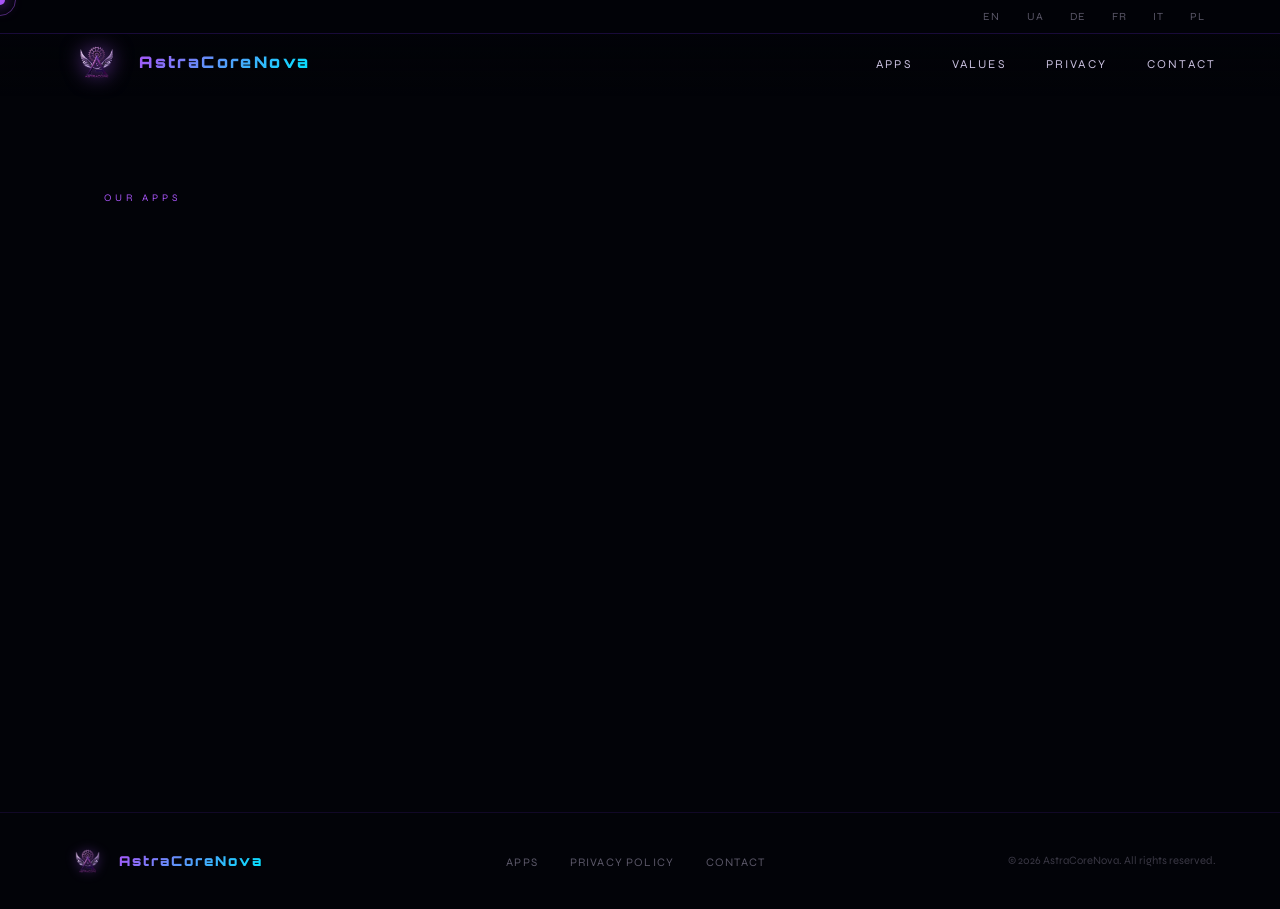
==== apps.html @ 22fb3557 "Create apps.html" ====
<!DOCTYPE html>
<html lang="en">
<head>
<meta charset="UTF-8">
<meta name="viewport" content="width=device-width, initial-scale=1.0">
<title>Apps — AstraCoreNova</title>
<link href="https://fonts.googleapis.com/css2?family=Orbitron:wght@400;700;900&family=Syne:wght@300;400;600&display=swap" rel="stylesheet">
<link rel="stylesheet" href="style.css">
</head>
<body>
<div id="cur"></div><div id="cur2"></div>
<canvas id="cv"></canvas>

<div class="lbar">
  <button class="lb" onclick="setLang('en')">EN</button>
  <button class="lb" onclick="setLang('uk')">UA</button>
  <button class="lb" onclick="setLang('de')">DE</button>
  <button class="lb" onclick="setLang('fr')">FR</button>
  <button class="lb" onclick="setLang('it')">IT</button>
  <button class="lb" onclick="setLang('pl')">PL</button>
</div>

<nav>
  <a href="index.html" class="nlogo">
    <img src="logo.png" alt="AstraCoreNova">
    <span class="nlogo-t">AstraCoreNova</span>
  </a>
  <ul class="nlinks">
    <li><a href="apps.html" data-i="nav_apps">Apps</a></li>
    <li><a href="index.html#values" data-i="nav_val">Values</a></li>
    <li><a href="index.html#privacy" data-i="nav_priv">Privacy</a></li>
    <li><a href="index.html#contact" data-i="nav_con">Contact</a></li>
  </ul>
</nav>

<div id="main" style="padding-top: 80px; min-height: 80vh;">
<section id="apps">
  <span class="stag" data-i="a_tag">Our Apps</span>
  <h2 class="stitle rev" data-i="a_title">AstraBudget</h2>
  <div class="app-wrap" style="grid-template-columns: 1fr;">
    <div class="app-vis rev" style="padding: 4rem;">
      <span class="app-icon">💸</span>
      <div class="app-name">AstraBudget</div>
      <div class="app-tagline-s" data-i="a_tag2" style="margin-bottom: 2rem;">Smart finance. Private by default.</div>
      <a href="astrabudget.html" class="btn btn-p" data-i="btn_learn_more">Learn More</a>
    </div>
  </div>
</section>

<footer>
  <div class="flogo"><img src="logo.png" alt="AstraCoreNova"><span class="flogo-t">AstraCoreNova</span></div>
  <ul class="flinks">
    <li><a href="apps.html" data-i="nav_apps">Apps</a></li>
    <li><a href="#" onclick="showPP();return false;" data-i="f_pp">Privacy Policy</a></li>
    <li><a href="index.html#contact" data-i="nav_con">Contact</a></li>
  </ul>
  <span class="fcopy" data-i="f_copy">© 2026 AstraCoreNova. All rights reserved.</span>
</footer>
</div>

<div class="pp" id="ppPage">
  <div class="pph">
    <a href="#" class="ppback" onclick="showSite();return false;" data-i="pp_back">← Back</a>
    <div class="pptitle">AstraBudget — Privacy Policy</div>
    <div class="ppdate" data-i="pp_date">Last updated: March 1, 2026</div>
  </div>
  <div class="ppbody" id="ppBody"></div>
  <footer style="border-top:1px solid rgba(123,47,255,.13);padding:2rem 4rem;display:flex;justify-content:space-between;align-items:center;flex-wrap:wrap;gap:1rem">
    <div class="flogo"><img src="logo.png" alt="AstraCoreNova"><span class="flogo-t">AstraCoreNova</span></div>
    <span class="fcopy">© 2026 AstraCoreNova</span>
  </footer>
</div>

<script src="script.js"></script>
</body>
</html>
---- style.css ----
:root{--void:#020308;--deep:#07060f;--purple:#7b2fff;--glow:#a855f7;--dim:#4c1d95;--silver:#c8bfde;--white:#f0eeff;--cyan:#00e5ff;--pink:#ff6ef7;}
*{margin:0;padding:0;box-sizing:border-box;}
html{scroll-behavior:smooth;}
body{background:var(--void);color:var(--white);font-family:'Syne',sans-serif;overflow-x:hidden;cursor:none;}
#cur{position:fixed;width:10px;height:10px;background:var(--glow);border-radius:50%;pointer-events:none;z-index:9999;transform:translate(-50%,-50%);box-shadow:0 0 16px var(--glow);}
#cur2{position:fixed;width:32px;height:32px;border:1px solid rgba(168,85,247,.45);border-radius:50%;pointer-events:none;z-index:9998;transform:translate(-50%,-50%);}
#cv{position:fixed;top:0;left:0;width:100%;height:100%;z-index:0;pointer-events:none;}
.lbar{position:fixed;top:0;left:0;right:0;z-index:200;background:rgba(2,3,8,.97);border-bottom:1px solid rgba(123,47,255,.2);padding:.35rem 4rem;display:flex;justify-content:flex-end;gap:.3rem;}
.lb{background:none;border:1px solid transparent;color:rgba(200,191,222,.45);font-family:'Syne',sans-serif;font-size:.68rem;letter-spacing:.1em;padding:.2rem .6rem;cursor:none;transition:all .2s;border-radius:2px;text-transform:uppercase;}
.lb:hover{color:var(--silver);border-color:rgba(123,47,255,.3);}
.lb.on{color:var(--glow);border-color:rgba(123,47,255,.6);background:rgba(123,47,255,.1);}
nav{position:fixed;top:28px;left:0;right:0;z-index:100;padding:1rem 4rem;display:flex;align-items:center;justify-content:space-between;background:linear-gradient(to bottom,rgba(2,3,8,.92),transparent);}
.nlogo{display:flex;align-items:center;gap:.65rem;text-decoration:none;}
.nlogo img{height:36px;width:auto;filter:drop-shadow(0 0 10px rgba(168,85,247,.7));transition:filter .3s;}
.nlogo:hover img{filter:drop-shadow(0 0 18px rgba(168,85,247,1));}
.nlogo-t{font-family:'Orbitron',monospace;font-weight:900;font-size:1rem;letter-spacing:.15em;background:linear-gradient(135deg,var(--glow),var(--cyan));-webkit-background-clip:text;-webkit-text-fill-color:transparent;}
.nlinks{display:flex;gap:2.5rem;list-style:none;}
.nlinks a{color:var(--silver);text-decoration:none;font-size:.75rem;letter-spacing:.18em;text-transform:uppercase;transition:color .3s;position:relative;}
.nlinks a::after{content:'';position:absolute;bottom:-4px;left:0;width:0;height:1px;background:var(--glow);transition:width .3s;}
.nlinks a:hover{color:var(--white);}
.nlinks a:hover::after{width:100%;}
.hero{position:relative;min-height:100vh;display:flex;flex-direction:column;align-items:center;justify-content:center;text-align:center;padding:2rem;z-index:1;}
.hero-orb{position:absolute;width:600px;height:600px;border-radius:50%;background:radial-gradient(circle,rgba(123,47,255,.1) 0%,transparent 70%);top:50%;left:50%;transform:translate(-50%,-50%);animation:porb 8s ease-in-out infinite;pointer-events:none;}
@keyframes porb{0%,100%{transform:translate(-50%,-50%) scale(1);opacity:.5;}50%{transform:translate(-50%,-50%) scale(1.18);opacity:.9;}}
.hero-logo{height:145px;width:auto;margin-bottom:2rem;filter:drop-shadow(0 0 40px rgba(168,85,247,.55));animation:fin 1s .1s both;}
.hero-badge{display:inline-block;font-size:.65rem;letter-spacing:.35em;text-transform:uppercase;color:var(--cyan);border:1px solid rgba(0,229,255,.3);padding:.38rem 1.1rem;border-radius:2rem;margin-bottom:2.5rem;animation:fin 1s .3s both;}
.hero-h{font-family:'Orbitron',monospace;font-weight:900;font-size:clamp(2.2rem,6vw,5rem);line-height:1.05;margin-bottom:1.5rem;animation:fup 1s .5s both;}
.hero-h .l1{display:block;background:linear-gradient(135deg,#fff 30%,var(--glow));-webkit-background-clip:text;-webkit-text-fill-color:transparent;}
.hero-h .l2{display:block;background:linear-gradient(135deg,var(--glow),var(--pink));-webkit-background-clip:text;-webkit-text-fill-color:transparent;}
.hero-sub{max-width:540px;color:var(--silver);font-size:.98rem;line-height:1.9;font-weight:300;margin-bottom:3rem;animation:fup 1s .7s both;}
.hero-cta{display:flex;gap:1rem;animation:fup 1s .9s both;flex-wrap:wrap;justify-content:center;}
@keyframes fin{from{opacity:0;}to{opacity:1;}}
@keyframes fup{from{opacity:0;transform:translateY(22px);}to{opacity:1;transform:none;}}
.btn{display:inline-flex;align-items:center;gap:.55rem;padding:.85rem 2rem;font-family:'Orbitron',monospace;font-size:.7rem;letter-spacing:.15em;text-transform:uppercase;border-radius:4px;text-decoration:none;cursor:none;transition:all .3s;}
.btn-p{background:linear-gradient(135deg,var(--purple),var(--glow));color:#fff;border:none;box-shadow:0 0 28px rgba(123,47,255,.4);}
.btn-p:hover{transform:translateY(-2px);box-shadow:0 0 48px rgba(123,47,255,.7);}
.btn-g{border:1px solid rgba(168,85,247,.4);color:var(--silver);background:rgba(123,47,255,.05);}
.btn-g:hover{border-color:var(--glow);color:var(--white);background:rgba(123,47,255,.15);}
.div{width:100%;height:1px;background:linear-gradient(to right,transparent,rgba(123,47,255,.4),transparent);position:relative;z-index:1;}
section{position:relative;z-index:1;padding:7rem 4rem;max-width:1200px;margin:0 auto;}
.stag{font-size:.63rem;letter-spacing:.4em;text-transform:uppercase;color:var(--glow);margin-bottom:1rem;display:block;}
.stitle{font-family:'Orbitron',monospace;font-size:clamp(1.6rem,2.8vw,2.5rem);font-weight:700;margin-bottom:1.5rem;}
.vgrid{display:grid;grid-template-columns:repeat(auto-fit,minmax(260px,1fr));gap:1.5px;margin-top:4rem;background:rgba(123,47,255,.12);border:1px solid rgba(123,47,255,.18);}
.vcard{background:var(--deep);padding:2.5rem;position:relative;overflow:hidden;transition:background .3s;}
.vcard::before{content:'';position:absolute;top:0;left:0;width:3px;height:0;background:var(--glow);transition:height .4s;}
.vcard:hover{background:rgba(123,47,255,.07);}
.vcard:hover::before{height:100%;}
.vicon{font-size:1.7rem;margin-bottom:1.4rem;display:block;}
.vtitle{font-family:'Orbitron',monospace;font-size:.78rem;letter-spacing:.1em;text-transform:uppercase;color:var(--white);margin-bottom:.7rem;}
.vtext{color:var(--silver);font-size:.87rem;line-height:1.75;font-weight:300;}
.app-wrap{display:grid;grid-template-columns:1fr 1fr;gap:4rem;align-items:center;margin-top:4rem;}
.app-vis{background:linear-gradient(135deg,rgba(123,47,255,.12),rgba(0,229,255,.04));border:1px solid rgba(123,47,255,.22);border-radius:12px;padding:3rem;text-align:center;position:relative;overflow:hidden;}
.app-vis::before{content:'';position:absolute;inset:0;background:radial-gradient(circle at 50% 0%,rgba(168,85,247,.09),transparent 60%);}
.app-icon{font-size:4.5rem;display:block;margin-bottom:1.5rem;filter:drop-shadow(0 0 20px rgba(168,85,247,.5));}
.app-name{font-family:'Orbitron',monospace;font-size:1.7rem;font-weight:900;background:linear-gradient(135deg,var(--white),var(--glow));-webkit-background-clip:text;-webkit-text-fill-color:transparent;margin-bottom:.4rem;}
.app-tagline-s{color:var(--silver);font-size:.8rem;letter-spacing:.15em;text-transform:uppercase;}
.abadge{display:inline-block;font-size:.58rem;letter-spacing:.28em;text-transform:uppercase;padding:.22rem .75rem;border-radius:2rem;margin-bottom:1.4rem;background:rgba(0,229,255,.08);color:var(--cyan);border:1px solid rgba(0,229,255,.25);}
.app-dtitle{font-family:'Orbitron',monospace;font-size:.85rem;color:var(--white);margin-bottom:.7rem;text-transform:uppercase;letter-spacing:.08em;}
.app-desc{color:var(--silver);font-size:.88rem;line-height:1.8;font-weight:300;margin-bottom:1.4rem;}
.app-feats{list-style:none;margin-bottom:2.4rem;}
.app-feats li{color:var(--silver);font-size:.83rem;padding:.35rem 0 .35rem 1.3rem;position:relative;font-weight:300;}
.app-feats li::before{content:'◆';position:absolute;left:0;color:var(--glow);font-size:.45rem;top:.55rem;}
.pplink{display:inline-flex;align-items:center;gap:.45rem;color:var(--cyan);text-decoration:none;font-size:.72rem;letter-spacing:.15em;text-transform:uppercase;margin-top:.8rem;transition:opacity .2s;}
.pplink:hover{opacity:.65;}
.cgrid{display:grid;grid-template-columns:repeat(auto-fill,minmax(155px,1fr));gap:.9rem;margin-top:2.5rem;}
.ci{background:var(--deep);border:1px solid rgba(123,47,255,.14);padding:.9rem 1.1rem;display:flex;align-items:center;gap:.7rem;border-radius:2px;transition:border-color .3s;}
.ci:hover{border-color:rgba(123,47,255,.38);}
.cflag{font-size:1.3rem;}
.cname{font-size:.75rem;color:var(--silver);font-weight:300;}
.pcenter{text-align:center;}
.pmani{max-width:640px;margin:0 auto 4rem;}
.pmani p{color:var(--silver);font-size:.95rem;line-height:2;font-weight:300;margin-bottom:1rem;}
.ppillars{display:flex;justify-content:center;gap:5rem;flex-wrap:wrap;}
.pnum{font-family:'Orbitron',monospace;font-size:2.6rem;font-weight:900;background:linear-gradient(135deg,var(--glow),var(--cyan));-webkit-background-clip:text;-webkit-text-fill-color:transparent;display:block;line-height:1;}
.plabel{color:var(--silver);font-size:.7rem;letter-spacing:.25em;text-transform:uppercase;margin-top:.4rem;display:block;}
.cwrap{display:grid;grid-template-columns:1fr 1fr;gap:5rem;align-items:start;}
.cinfo p{color:var(--silver);line-height:1.8;font-weight:300;margin-bottom:1.8rem;}
.cemail{display:inline-flex;align-items:center;gap:.7rem;color:var(--glow);text-decoration:none;font-family:'Orbitron',monospace;font-size:.78rem;letter-spacing:.1em;padding:.9rem 1.4rem;border:1px solid rgba(123,47,255,.28);border-radius:2px;transition:all .3s;}
.cemail:hover{background:rgba(123,47,255,.09);border-color:var(--glow);}
.cform{display:flex;flex-direction:column;gap:.9rem;}
.inp{background:rgba(123,47,255,.05);border:1px solid rgba(123,47,255,.18);color:var(--white);padding:.85rem 1.1rem;font-family:'Syne',sans-serif;font-size:.88rem;outline:none;transition:border-color .3s;border-radius:2px;}
.inp:focus{border-color:var(--glow);}
.inp::placeholder{color:rgba(200,191,222,.38);}
textarea.inp{resize:none;height:115px;}
footer{position:relative;z-index:1;border-top:1px solid rgba(123,47,255,.13);padding:2.2rem 4rem;display:flex;justify-content:space-between;align-items:center;flex-wrap:wrap;gap:1.2rem;}
.flogo{display:flex;align-items:center;gap:.5rem;}
.flogo img{height:26px;width:auto;filter:drop-shadow(0 0 6px rgba(168,85,247,.45));}
.flogo-t{font-family:'Orbitron',monospace;font-weight:900;font-size:.85rem;letter-spacing:.15em;background:linear-gradient(135deg,var(--glow),var(--cyan));-webkit-background-clip:text;-webkit-text-fill-color:transparent;}
.flinks{display:flex;gap:2rem;list-style:none;flex-wrap:wrap;}
.flinks a{color:rgba(200,191,222,.45);text-decoration:none;font-size:.72rem;letter-spacing:.1em;text-transform:uppercase;transition:color .3s;cursor:none;}
.flinks a:hover{color:var(--silver);}
.fcopy{color:rgba(200,191,222,.28);font-size:.7rem;}
.rev{opacity:0;transform:translateY(28px);transition:opacity .8s,transform .8s;}
.rev.on{opacity:1;transform:none;}
/* PP PAGE */
.pp{display:none;position:relative;z-index:10;background:var(--void);min-height:100vh;}
.pp.on{display:block;}
.pph{padding:8rem 4rem 3rem;max-width:880px;margin:0 auto;}
.ppback{display:inline-flex;align-items:center;gap:.45rem;color:var(--glow);text-decoration:none;font-size:.72rem;letter-spacing:.2em;text-transform:uppercase;margin-bottom:2.5rem;transition:gap .2s;cursor:none;}
.ppback:hover{gap:.7rem;}
.pptitle{font-family:'Orbitron',monospace;font-size:clamp(1.4rem,2.8vw,2.3rem);font-weight:900;background:linear-gradient(135deg,var(--white),var(--glow));-webkit-background-clip:text;-webkit-text-fill-color:transparent;margin-bottom:.7rem;}
.ppdate{color:rgba(200,191,222,.45);font-size:.75rem;letter-spacing:.15em;}
.ppbody{max-width:880px;margin:0 auto;padding:0 4rem 6rem;}
.ppbody h2{font-family:'Orbitron',monospace;font-size:.95rem;color:var(--glow);letter-spacing:.1em;text-transform:uppercase;margin:2.8rem 0 .9rem;padding-bottom:.5rem;border-bottom:1px solid rgba(123,47,255,.18);}
.ppbody h3{font-family:'Orbitron',monospace;font-size:.78rem;color:var(--white);letter-spacing:.07em;text-transform:uppercase;margin:1.8rem 0 .7rem;}
.ppbody p{color:var(--silver);font-size:.88rem;line-height:1.85;font-weight:300;margin-bottom:.9rem;}
.ppbody ul{list-style:none;margin-bottom:1.1rem;}
.ppbody ul li{color:var(--silver);font-size:.88rem;line-height:1.7;padding:.22rem 0 .22rem 1.3rem;position:relative;font-weight:300;}
.ppbody ul li::before{content:'◆';position:absolute;left:0;color:var(--glow);font-size:.42rem;top:.52rem;}
.pphili{background:rgba(123,47,255,.07);border:1px solid rgba(123,47,255,.18);border-left:3px solid var(--glow);padding:1.1rem 1.4rem;border-radius:2px;margin:1.4rem 0;}
.pphili p{margin:0;color:var(--white);}
.ppbox{background:var(--deep);border:1px solid rgba(123,47,255,.18);padding:1.4rem 1.8rem;border-radius:4px;margin-top:1.8rem;}
.ppbox a{color:var(--glow);text-decoration:none;}
::-webkit-scrollbar{width:3px;}
::-webkit-scrollbar-track{background:var(--void);}
::-webkit-scrollbar-thumb{background:var(--dim);}
@media(max-width:860px){
  nav{padding:1rem 1.4rem;}.nlinks{display:none;}.lbar{padding:.35rem 1.4rem;}
  section{padding:5rem 1.4rem;}footer{padding:1.8rem 1.4rem;}
  .cwrap,.app-wrap{grid-template-columns:1fr;gap:2.5rem;}
  .hero-cta{flex-direction:column;align-items:center;}
  body{cursor:auto;}#cur,#cur2{display:none;}
  .pph,.ppbody{padding-left:1.4rem;padding-right:1.4rem;}
}
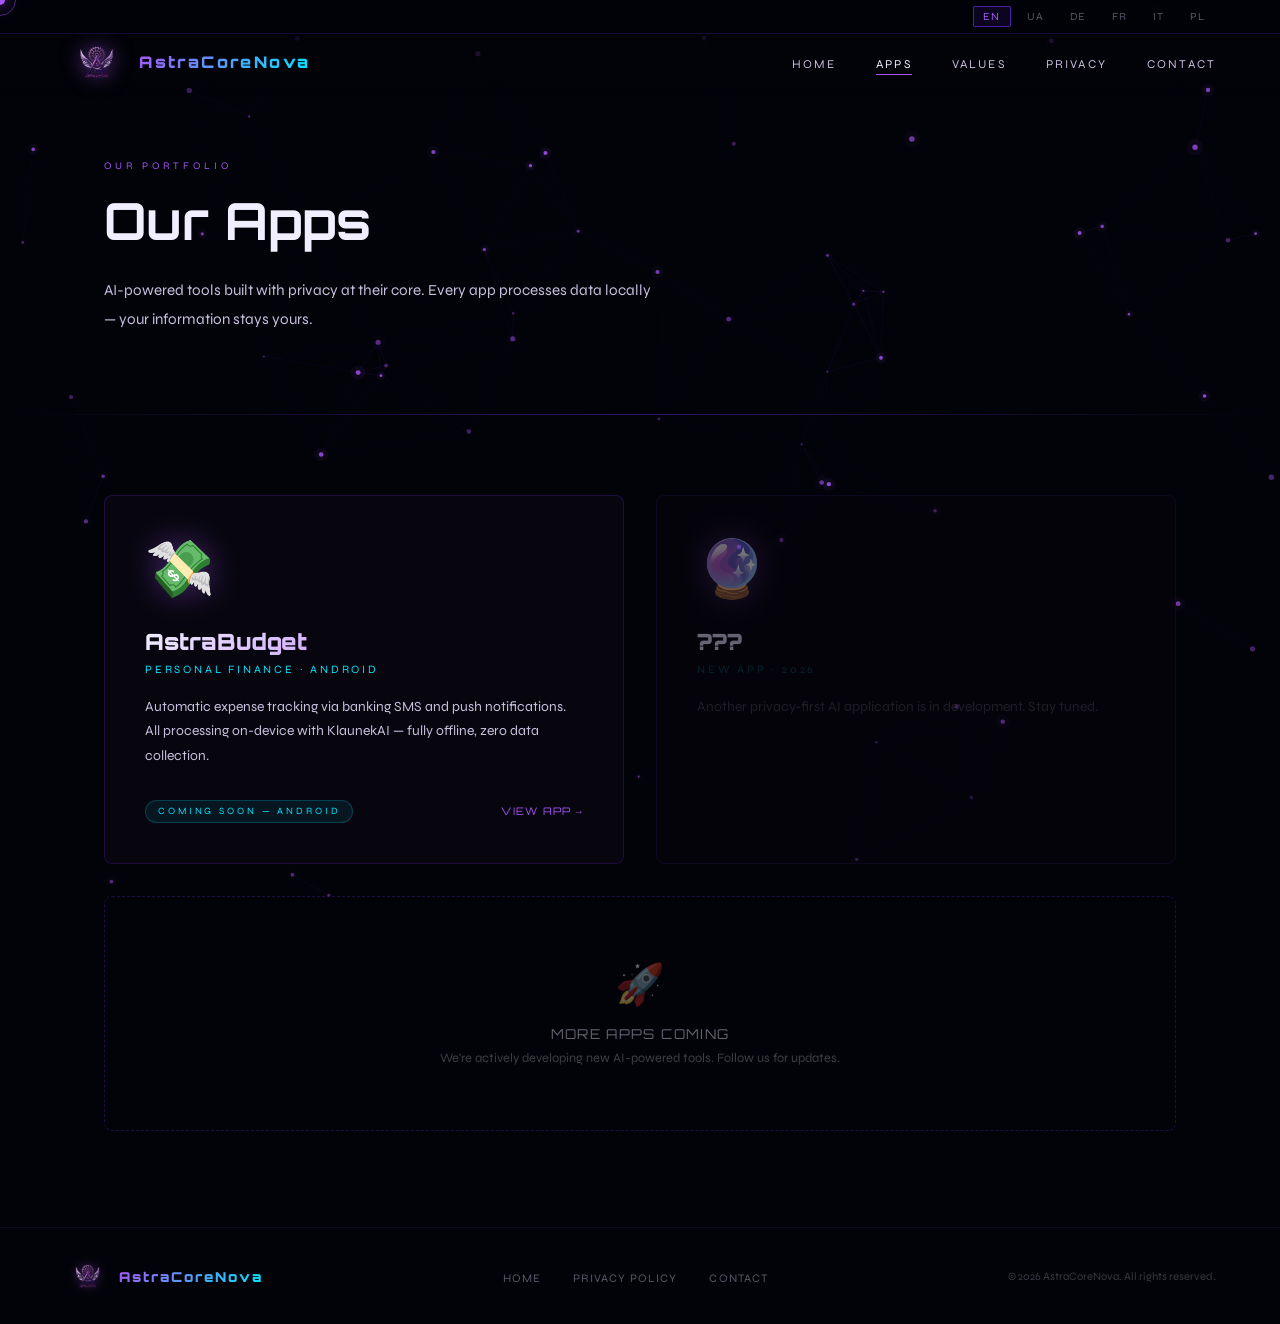
==== commit 0b286ed0: "Update apps.html" ====
--- a/apps.html
+++ b/apps.html
@@ -5,7 +5,76 @@
 <meta name="viewport" content="width=device-width, initial-scale=1.0">
 <title>Apps — AstraCoreNova</title>
 <link href="https://fonts.googleapis.com/css2?family=Orbitron:wght@400;700;900&family=Syne:wght@300;400;600&display=swap" rel="stylesheet">
-<link rel="stylesheet" href="style.css">
+<style>
+:root{--void:#020308;--deep:#07060f;--purple:#7b2fff;--glow:#a855f7;--dim:#4c1d95;--silver:#c8bfde;--white:#f0eeff;--cyan:#00e5ff;--pink:#ff6ef7;}
+*{margin:0;padding:0;box-sizing:border-box;}
+html{scroll-behavior:smooth;}
+body{background:var(--void);color:var(--white);font-family:'Syne',sans-serif;overflow-x:hidden;cursor:none;}
+#cur{position:fixed;width:10px;height:10px;background:var(--glow);border-radius:50%;pointer-events:none;z-index:9999;transform:translate(-50%,-50%);box-shadow:0 0 16px var(--glow);}
+#cur2{position:fixed;width:32px;height:32px;border:1px solid rgba(168,85,247,.45);border-radius:50%;pointer-events:none;z-index:9998;transform:translate(-50%,-50%);}
+#cv{position:fixed;top:0;left:0;width:100%;height:100%;z-index:0;pointer-events:none;}
+.lbar{position:fixed;top:0;left:0;right:0;z-index:200;background:rgba(2,3,8,.97);border-bottom:1px solid rgba(123,47,255,.2);padding:.35rem 4rem;display:flex;justify-content:flex-end;gap:.3rem;}
+.lb{background:none;border:1px solid transparent;color:rgba(200,191,222,.45);font-family:'Syne',sans-serif;font-size:.68rem;letter-spacing:.1em;padding:.2rem .6rem;cursor:none;transition:all .2s;border-radius:2px;text-transform:uppercase;}
+.lb:hover{color:var(--silver);border-color:rgba(123,47,255,.3);}
+.lb.on{color:var(--glow);border-color:rgba(123,47,255,.6);background:rgba(123,47,255,.1);}
+nav{position:fixed;top:28px;left:0;right:0;z-index:100;padding:1rem 4rem;display:flex;align-items:center;justify-content:space-between;background:linear-gradient(to bottom,rgba(2,3,8,.92),transparent);}
+.nlogo{display:flex;align-items:center;gap:.65rem;text-decoration:none;}
+.nlogo img{height:36px;width:auto;filter:drop-shadow(0 0 10px rgba(168,85,247,.7));transition:filter .3s;}
+.nlogo:hover img{filter:drop-shadow(0 0 18px rgba(168,85,247,1));}
+.nlogo-t{font-family:'Orbitron',monospace;font-weight:900;font-size:1rem;letter-spacing:.15em;background:linear-gradient(135deg,var(--glow),var(--cyan));-webkit-background-clip:text;-webkit-text-fill-color:transparent;}
+.nlinks{display:flex;gap:2.5rem;list-style:none;}
+.nlinks a{color:var(--silver);text-decoration:none;font-size:.75rem;letter-spacing:.18em;text-transform:uppercase;transition:color .3s;position:relative;cursor:none;}
+.nlinks a::after{content:'';position:absolute;bottom:-4px;left:0;width:0;height:1px;background:var(--glow);transition:width .3s;}
+.nlinks a:hover{color:var(--white);}
+.nlinks a:hover::after,.nlinks a.active::after{width:100%;}
+.nlinks a.active{color:var(--white);}
+.div{width:100%;height:1px;background:linear-gradient(to right,transparent,rgba(123,47,255,.4),transparent);position:relative;z-index:1;}
+.stag{font-size:.63rem;letter-spacing:.4em;text-transform:uppercase;color:var(--glow);margin-bottom:1rem;display:block;}
+.stitle{font-family:'Orbitron',monospace;font-size:clamp(1.6rem,2.8vw,2.5rem);font-weight:700;margin-bottom:1.5rem;}
+.rev{opacity:0;transform:translateY(28px);transition:opacity .8s,transform .8s;}
+.rev.on{opacity:1;transform:none;}
+/* Hero */
+.page-hero{position:relative;z-index:1;padding:10rem 4rem 5rem;max-width:1200px;margin:0 auto;}
+.page-hero p{color:var(--silver);font-size:.95rem;line-height:1.9;font-weight:300;max-width:560px;margin-top:1rem;}
+/* Apps grid */
+.apps-section{position:relative;z-index:1;padding:2rem 4rem 6rem;max-width:1200px;margin:0 auto;}
+.apps-grid{display:grid;grid-template-columns:repeat(auto-fill,minmax(340px,1fr));gap:2rem;margin-top:3rem;}
+.app-card{background:var(--deep);border:1px solid rgba(123,47,255,.2);border-radius:8px;padding:2.5rem;position:relative;overflow:hidden;transition:all .35s;text-decoration:none;display:block;cursor:none;}
+.app-card::before{content:'';position:absolute;inset:0;background:radial-gradient(circle at 50% 0%,rgba(168,85,247,.07),transparent 60%);opacity:0;transition:opacity .35s;}
+.app-card:hover{border-color:rgba(168,85,247,.5);transform:translateY(-4px);box-shadow:0 20px 60px rgba(123,47,255,.15);}
+.app-card:hover::before{opacity:1;}
+.app-card.dimmed{opacity:.45;pointer-events:none;}
+.app-card-icon{font-size:3.5rem;display:block;margin-bottom:1.5rem;filter:drop-shadow(0 0 16px rgba(168,85,247,.4));}
+.app-card-name{font-family:'Orbitron',monospace;font-size:1.4rem;font-weight:900;background:linear-gradient(135deg,var(--white),var(--glow));-webkit-background-clip:text;-webkit-text-fill-color:transparent;margin-bottom:.5rem;}
+.app-card-tag{font-size:.7rem;letter-spacing:.25em;text-transform:uppercase;color:var(--cyan);margin-bottom:1.2rem;display:block;}
+.app-card-desc{color:var(--silver);font-size:.87rem;line-height:1.75;font-weight:300;margin-bottom:2rem;}
+.app-card-footer{display:flex;align-items:center;justify-content:space-between;flex-wrap:wrap;gap:.8rem;}
+.app-status{font-size:.6rem;letter-spacing:.3em;text-transform:uppercase;padding:.28rem .75rem;border-radius:2rem;background:rgba(0,229,255,.08);color:var(--cyan);border:1px solid rgba(0,229,255,.2);}
+.app-card-arrow{font-family:'Orbitron',monospace;font-size:.65rem;letter-spacing:.12em;text-transform:uppercase;color:var(--glow);}
+/* More box */
+.apps-more{border:1px dashed rgba(123,47,255,.25);border-radius:8px;padding:4rem;text-align:center;margin-top:2rem;}
+.apps-more-icon{font-size:2.5rem;display:block;margin-bottom:1rem;opacity:.4;}
+.apps-more-t{font-family:'Orbitron',monospace;font-size:.85rem;letter-spacing:.1em;text-transform:uppercase;color:var(--silver);opacity:.5;margin-bottom:.5rem;}
+.apps-more-s{color:rgba(200,191,222,.3);font-size:.8rem;}
+/* Footer */
+footer{position:relative;z-index:1;border-top:1px solid rgba(123,47,255,.13);padding:2.2rem 4rem;display:flex;justify-content:space-between;align-items:center;flex-wrap:wrap;gap:1.2rem;}
+.flogo{display:flex;align-items:center;gap:.5rem;text-decoration:none;}
+.flogo img{height:26px;width:auto;filter:drop-shadow(0 0 6px rgba(168,85,247,.45));}
+.flogo-t{font-family:'Orbitron',monospace;font-weight:900;font-size:.85rem;letter-spacing:.15em;background:linear-gradient(135deg,var(--glow),var(--cyan));-webkit-background-clip:text;-webkit-text-fill-color:transparent;}
+.flinks{display:flex;gap:2rem;list-style:none;flex-wrap:wrap;}
+.flinks a{color:rgba(200,191,222,.45);text-decoration:none;font-size:.72rem;letter-spacing:.1em;text-transform:uppercase;transition:color .3s;cursor:none;}
+.flinks a:hover{color:var(--silver);}
+.fcopy{color:rgba(200,191,222,.28);font-size:.7rem;}
+::-webkit-scrollbar{width:3px;}
+::-webkit-scrollbar-track{background:var(--void);}
+::-webkit-scrollbar-thumb{background:var(--dim);}
+@media(max-width:860px){
+  nav{padding:1rem 1.4rem;}.nlinks{display:none;}.lbar{padding:.35rem 1.4rem;}
+  .page-hero{padding:9rem 1.4rem 3rem;}.apps-section{padding:1rem 1.4rem 5rem;}
+  footer{padding:1.8rem 1.4rem;}
+  body{cursor:auto;}#cur,#cur2{display:none;}
+}
+</style>
 </head>
 <body>
 <div id="cur"></div><div id="cur2"></div>
@@ -26,51 +95,92 @@
     <span class="nlogo-t">AstraCoreNova</span>
   </a>
   <ul class="nlinks">
-    <li><a href="apps.html" data-i="nav_apps">Apps</a></li>
+    <li><a href="index.html" data-i="nav_home">Home</a></li>
+    <li><a href="apps.html" class="active" data-i="nav_apps">Apps</a></li>
     <li><a href="index.html#values" data-i="nav_val">Values</a></li>
     <li><a href="index.html#privacy" data-i="nav_priv">Privacy</a></li>
     <li><a href="index.html#contact" data-i="nav_con">Contact</a></li>
   </ul>
 </nav>
 
-<div id="main" style="padding-top: 80px; min-height: 80vh;">
-<section id="apps">
-  <span class="stag" data-i="a_tag">Our Apps</span>
-  <h2 class="stitle rev" data-i="a_title">AstraBudget</h2>
-  <div class="app-wrap" style="grid-template-columns: 1fr;">
-    <div class="app-vis rev" style="padding: 4rem;">
-      <span class="app-icon">💸</span>
-      <div class="app-name">AstraBudget</div>
-      <div class="app-tagline-s" data-i="a_tag2" style="margin-bottom: 2rem;">Smart finance. Private by default.</div>
-      <a href="astrabudget.html" class="btn btn-p" data-i="btn_learn_more">Learn More</a>
+<div class="page-hero">
+  <span class="stag" data-i="a_tag">Our Portfolio</span>
+  <h1 class="stitle" style="font-size:clamp(2rem,4vw,3.5rem)" data-i="apps_title">Our Apps</h1>
+  <p data-i="apps_sub">AI-powered tools built with privacy at their core. Every app processes data locally — your information stays yours.</p>
+</div>
+
+<div class="div"></div>
+
+<div class="apps-section">
+  <div class="apps-grid">
+    <!-- AstraBudget -->
+    <a href="astrabudget.html" class="app-card rev">
+      <span class="app-card-icon">💸</span>
+      <div class="app-card-name">AstraBudget</div>
+      <span class="app-card-tag" data-i="ab_card_tag">Personal Finance · Android</span>
+      <p class="app-card-desc" data-i="ab_card_desc">Automatic expense tracking via banking SMS and push notifications. All processing on-device with KlaunekAI — fully offline, zero data collection.</p>
+      <div class="app-card-footer">
+        <span class="app-status" data-i="a_badge">Coming Soon — Android</span>
+        <span class="app-card-arrow" data-i="ab_card_more">View App →</span>
+      </div>
+    </a>
+    <!-- Placeholder -->
+    <div class="app-card dimmed rev">
+      <span class="app-card-icon">🔮</span>
+      <div class="app-card-name" style="-webkit-text-fill-color:rgba(200,191,222,.25)">???</div>
+      <span class="app-card-tag" style="opacity:.3" data-i="apps_soon_tag">New App · 2026</span>
+      <p class="app-card-desc" style="opacity:.3" data-i="apps_soon_desc">Another privacy-first AI application is in development. Stay tuned.</p>
     </div>
   </div>
-</section>
+
+  <div class="apps-more rev">
+    <span class="apps-more-icon">🚀</span>
+    <div class="apps-more-t" data-i="apps_more_t">More Apps Coming</div>
+    <p class="apps-more-s" data-i="apps_more_s">We're actively developing new AI-powered tools. Follow us for updates.</p>
+  </div>
+</div>
 
 <footer>
-  <div class="flogo"><img src="logo.png" alt="AstraCoreNova"><span class="flogo-t">AstraCoreNova</span></div>
+  <a href="index.html" class="flogo"><img src="logo.png" alt="AstraCoreNova"><span class="flogo-t">AstraCoreNova</span></a>
   <ul class="flinks">
-    <li><a href="apps.html" data-i="nav_apps">Apps</a></li>
-    <li><a href="#" onclick="showPP();return false;" data-i="f_pp">Privacy Policy</a></li>
+    <li><a href="index.html" data-i="nav_home">Home</a></li>
+    <li><a href="astrabudget.html#privacy-policy" data-i="f_pp">Privacy Policy</a></li>
     <li><a href="index.html#contact" data-i="nav_con">Contact</a></li>
   </ul>
   <span class="fcopy" data-i="f_copy">© 2026 AstraCoreNova. All rights reserved.</span>
 </footer>
-</div>
 
-<div class="pp" id="ppPage">
-  <div class="pph">
-    <a href="#" class="ppback" onclick="showSite();return false;" data-i="pp_back">← Back</a>
-    <div class="pptitle">AstraBudget — Privacy Policy</div>
-    <div class="ppdate" data-i="pp_date">Last updated: March 1, 2026</div>
-  </div>
-  <div class="ppbody" id="ppBody"></div>
-  <footer style="border-top:1px solid rgba(123,47,255,.13);padding:2rem 4rem;display:flex;justify-content:space-between;align-items:center;flex-wrap:wrap;gap:1rem">
-    <div class="flogo"><img src="logo.png" alt="AstraCoreNova"><span class="flogo-t">AstraCoreNova</span></div>
-    <span class="fcopy">© 2026 AstraCoreNova</span>
-  </footer>
-</div>
-
-<script src="script.js"></script>
+<script>
+const C=document.getElementById('cur'),C2=document.getElementById('cur2');
+let mx=0,my=0,rx=0,ry=0;
+document.addEventListener('mousemove',e=>{mx=e.clientX;my=e.clientY;C.style.left=mx+'px';C.style.top=my+'px';});
+(function loop(){rx+=(mx-rx)*.12;ry+=(my-ry)*.12;C2.style.left=rx+'px';C2.style.top=ry+'px';requestAnimationFrame(loop);})();
+const cv=document.getElementById('cv'),cx=cv.getContext('2d');
+let W,H,nodes=[],pulses=[];
+const NC=68,MD=170,PS=3.2;
+function resize(){W=cv.width=innerWidth;H=cv.height=innerHeight;}
+function initNodes(){nodes=[];for(let i=0;i<NC;i++)nodes.push({x:Math.random()*W,y:Math.random()*H,vx:(Math.random()-.5)*.9,vy:(Math.random()-.5)*.9,r:Math.random()*1.8+1,ph:Math.random()*Math.PI*2});pulses=[];}
+function spawnPulse(){for(let t=0;t<25;t++){const a=nodes[Math.floor(Math.random()*nodes.length)],b=nodes[Math.floor(Math.random()*nodes.length)];const dx=b.x-a.x,dy=b.y-a.y,d=Math.sqrt(dx*dx+dy*dy);if(d<MD&&d>25){pulses.push({ax:a.x,ay:a.y,bx:b.x,by:b.y,p:0,d});break;}}}
+function draw(){cx.clearRect(0,0,W,H);nodes.forEach(n=>{n.x+=n.vx;n.y+=n.vy;n.ph+=.022;if(n.x<0||n.x>W)n.vx*=-1;if(n.y<0||n.y>H)n.vy*=-1;});for(let i=0;i<nodes.length;i++){for(let j=i+1;j<nodes.length;j++){const dx=nodes[j].x-nodes[i].x,dy=nodes[j].y-nodes[i].y,d=Math.sqrt(dx*dx+dy*dy);if(d<MD){cx.beginPath();cx.moveTo(nodes[i].x,nodes[i].y);cx.lineTo(nodes[j].x,nodes[j].y);cx.strokeStyle=`rgba(123,47,255,${(1-d/MD)*.15})`;cx.lineWidth=.7;cx.stroke();}}}
+pulses=pulses.filter(p=>{p.p+=PS/p.d;if(p.p>=1)return false;const TR=10;for(let i=TR;i>=0;i--){const tp=Math.max(0,p.p-i*(PS/p.d)*.6);const tx=p.ax+(p.bx-p.ax)*tp,ty=p.ay+(p.by-p.ay)*tp;cx.beginPath();cx.arc(tx,ty,i===0?3.5:1.2,0,Math.PI*2);cx.fillStyle=`rgba(0,229,255,${(1-i/TR)*(i===0?.92:.45)})`;if(i===0){cx.shadowBlur=14;cx.shadowColor='rgba(0,229,255,.75)';}cx.fill();cx.shadowBlur=0;}return true;});
+nodes.forEach(n=>{const g=.5+.5*Math.sin(n.ph);cx.beginPath();cx.arc(n.x,n.y,n.r*3,0,Math.PI*2);cx.fillStyle=`rgba(168,85,247,${g*.07})`;cx.fill();cx.beginPath();cx.arc(n.x,n.y,n.r,0,Math.PI*2);cx.fillStyle=`rgba(168,85,247,${.35+g*.5})`;cx.fill();});
+if(Math.random()<.09)spawnPulse();requestAnimationFrame(draw);}
+resize();initNodes();draw();
+window.addEventListener('resize',()=>{resize();initNodes();});
+document.querySelectorAll('.rev').forEach(el=>{new IntersectionObserver(entries=>{entries.forEach(e=>{if(e.isIntersecting)e.target.classList.add('on');});},{threshold:.1}).observe(el);});
+const T={
+en:{nav_home:'Home',nav_apps:'Apps',nav_val:'Values',nav_priv:'Privacy',nav_con:'Contact',a_tag:'Our Portfolio',apps_title:'Our Apps',apps_sub:'AI-powered tools built with privacy at their core. Every app processes data locally — your information stays yours.',ab_card_tag:'Personal Finance · Android',ab_card_desc:'Automatic expense tracking via banking SMS and push notifications. All processing on-device with KlaunekAI — fully offline, zero data collection.',a_badge:'Coming Soon — Android',ab_card_more:'View App →',apps_soon_tag:'New App · 2026',apps_soon_desc:'Another privacy-first AI application is in development. Stay tuned.',apps_more_t:'More Apps Coming',apps_more_s:"We're actively developing new AI-powered tools. Follow us for updates.",f_pp:'Privacy Policy',f_copy:'© 2026 AstraCoreNova. All rights reserved.'},
+uk:{nav_home:'Головна',nav_apps:'Додатки',nav_val:'Цінності',nav_priv:'Приватність',nav_con:'Контакт',a_tag:'Наш портфель',apps_title:'Наші Додатки',apps_sub:'AI-інструменти з приватністю в основі. Вся обробка локально на пристрої.',ab_card_tag:'Особисті фінанси · Android',ab_card_desc:'Автоматичне відстеження витрат через банківські SMS та push. Вся обробка на пристрої через KlaunekAI — офлайн, без збору даних.',a_badge:'Незабаром — Android',ab_card_more:'Детальніше →',apps_soon_tag:'Новий додаток · 2026',apps_soon_desc:'Ще один privacy-first додаток у розробці. Слідкуйте за оновленнями.',apps_more_t:'Більше додатків незабаром',apps_more_s:'Ми активно розробляємо нові AI-інструменти.',f_pp:'Політика конфіденційності',f_copy:'© 2026 AstraCoreNova. Всі права захищені.'},
+de:{nav_home:'Startseite',nav_apps:'Apps',nav_val:'Werte',nav_priv:'Datenschutz',nav_con:'Kontakt',a_tag:'Unser Portfolio',apps_title:'Unsere Apps',apps_sub:'KI-Tools mit Datenschutz im Kern. Alle Daten werden lokal verarbeitet.',ab_card_tag:'Persönliche Finanzen · Android',ab_card_desc:'Automatische Ausgabenverfolgung über Banking-SMS und Push. Vollständig lokal mit KlaunekAI.',a_badge:'Demnächst — Android',ab_card_more:'App ansehen →',apps_soon_tag:'Neue App · 2026',apps_soon_desc:'Eine weitere privacy-first App ist in Entwicklung.',apps_more_t:'Mehr Apps kommen',apps_more_s:'Wir entwickeln aktiv neue KI-Tools.',f_pp:'Datenschutz',f_copy:'© 2026 AstraCoreNova. Alle Rechte vorbehalten.'},
+fr:{nav_home:'Accueil',nav_apps:'Applications',nav_val:'Valeurs',nav_priv:'Confidentialité',nav_con:'Contact',a_tag:'Notre Portfolio',apps_title:'Nos Applications',apps_sub:"Des outils IA avec la confidentialité au cœur. Toutes les données traitées localement.",ab_card_tag:'Finance personnelle · Android',ab_card_desc:'Suivi automatique des dépenses via SMS bancaires et push. Traitement local avec KlaunekAI.',a_badge:'Bientôt — Android',ab_card_more:"Voir l'app →",apps_soon_tag:'Nouvelle App · 2026',apps_soon_desc:"Une autre app privacy-first est en développement.",apps_more_t:"Plus d'apps à venir",apps_more_s:'Nous développons activement de nouveaux outils IA.',f_pp:'Confidentialité',f_copy:'© 2026 AstraCoreNova. Tous droits réservés.'},
+it:{nav_home:'Home',nav_apps:'Applicazioni',nav_val:'Valori',nav_priv:'Privacy',nav_con:'Contatti',a_tag:'Il Nostro Portfolio',apps_title:'Le nostre App',apps_sub:"Strumenti IA con la privacy al centro. Tutti i dati elaborati localmente.",ab_card_tag:'Finanza personale · Android',ab_card_desc:'Monitoraggio automatico delle spese via SMS bancari e push. Elaborazione locale con KlaunekAI.',a_badge:'Prossimamente — Android',ab_card_more:'Vedi App →',apps_soon_tag:'Nuova App · 2026',apps_soon_desc:"Un'altra app privacy-first è in sviluppo.",apps_more_t:'Altre App in arrivo',apps_more_s:'Stiamo sviluppando nuovi strumenti IA.',f_pp:'Privacy',f_copy:'© 2026 AstraCoreNova. Tutti i diritti riservati.'},
+pl:{nav_home:'Strona główna',nav_apps:'Aplikacje',nav_val:'Wartości',nav_priv:'Prywatność',nav_con:'Kontakt',a_tag:'Nasze Portfolio',apps_title:'Nasze Aplikacje',apps_sub:'Narzędzia AI z prywatnością w centrum. Wszystkie dane przetwarzane lokalnie.',ab_card_tag:'Finanse osobiste · Android',ab_card_desc:'Automatyczne śledzenie wydatków przez bankowe SMS-y i push. Przetwarzanie lokalne z KlaunekAI.',a_badge:'Wkrótce — Android',ab_card_more:'Zobacz Aplikację →',apps_soon_tag:'Nowa Aplikacja · 2026',apps_soon_desc:'Kolejna aplikacja privacy-first jest w trakcie opracowywania.',apps_more_t:'Więcej aplikacji wkrótce',apps_more_s:'Aktywnie rozwijamy nowe narzędzia AI.',f_pp:'Polityka prywatności',f_copy:'© 2026 AstraCoreNova. Wszelkie prawa zastrzeżone.'}
+};
+let lang=localStorage.getItem('acn_lang')||'en';
+function setLang(l){lang=l;localStorage.setItem('acn_lang',l);document.querySelectorAll('.lb').forEach(b=>b.classList.toggle('on',b.textContent===l.toUpperCase()));applyLang();}
+function applyLang(){const t=T[lang];document.querySelectorAll('[data-i]').forEach(el=>{const k=el.getAttribute('data-i');if(t[k])el.textContent=t[k];});document.querySelectorAll('[data-ph]').forEach(el=>{const k=el.getAttribute('data-ph');if(t[k])el.placeholder=t[k];});}
+document.querySelectorAll('.lb').forEach(b=>b.classList.toggle('on',b.textContent===lang.toUpperCase()));
+applyLang();
+</script>
 </body>
 </html>
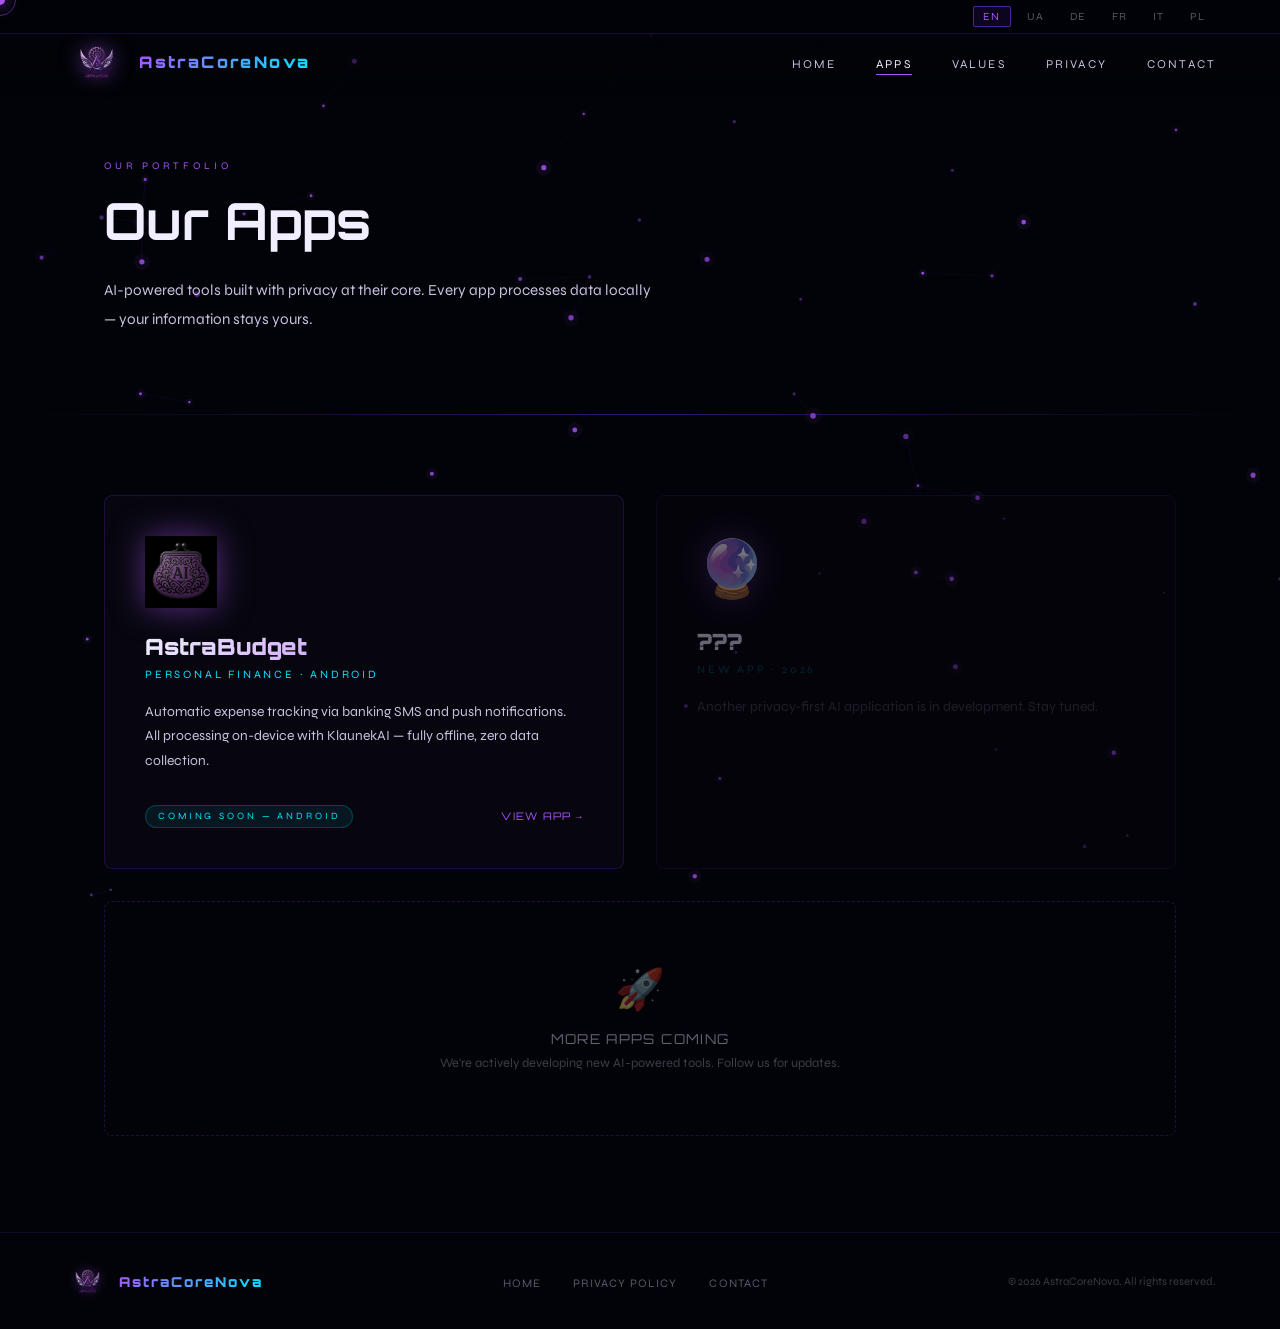
==== commit 98eb039d: "apps.html" ====
--- a/apps.html
+++ b/apps.html
@@ -115,7 +115,7 @@
   <div class="apps-grid">
     <!-- AstraBudget -->
     <a href="astrabudget.html" class="app-card rev">
-      <span class="app-card-icon">💸</span>
+      <img src="logo-AstraBudget.png" alt="AstraBudget" style="width:72px;height:72px;object-fit:contain;display:block;margin-bottom:1.5rem;filter:drop-shadow(0 0 16px rgba(168,85,247,.5));">
       <div class="app-card-name">AstraBudget</div>
       <span class="app-card-tag" data-i="ab_card_tag">Personal Finance · Android</span>
       <p class="app-card-desc" data-i="ab_card_desc">Automatic expense tracking via banking SMS and push notifications. All processing on-device with KlaunekAI — fully offline, zero data collection.</p>
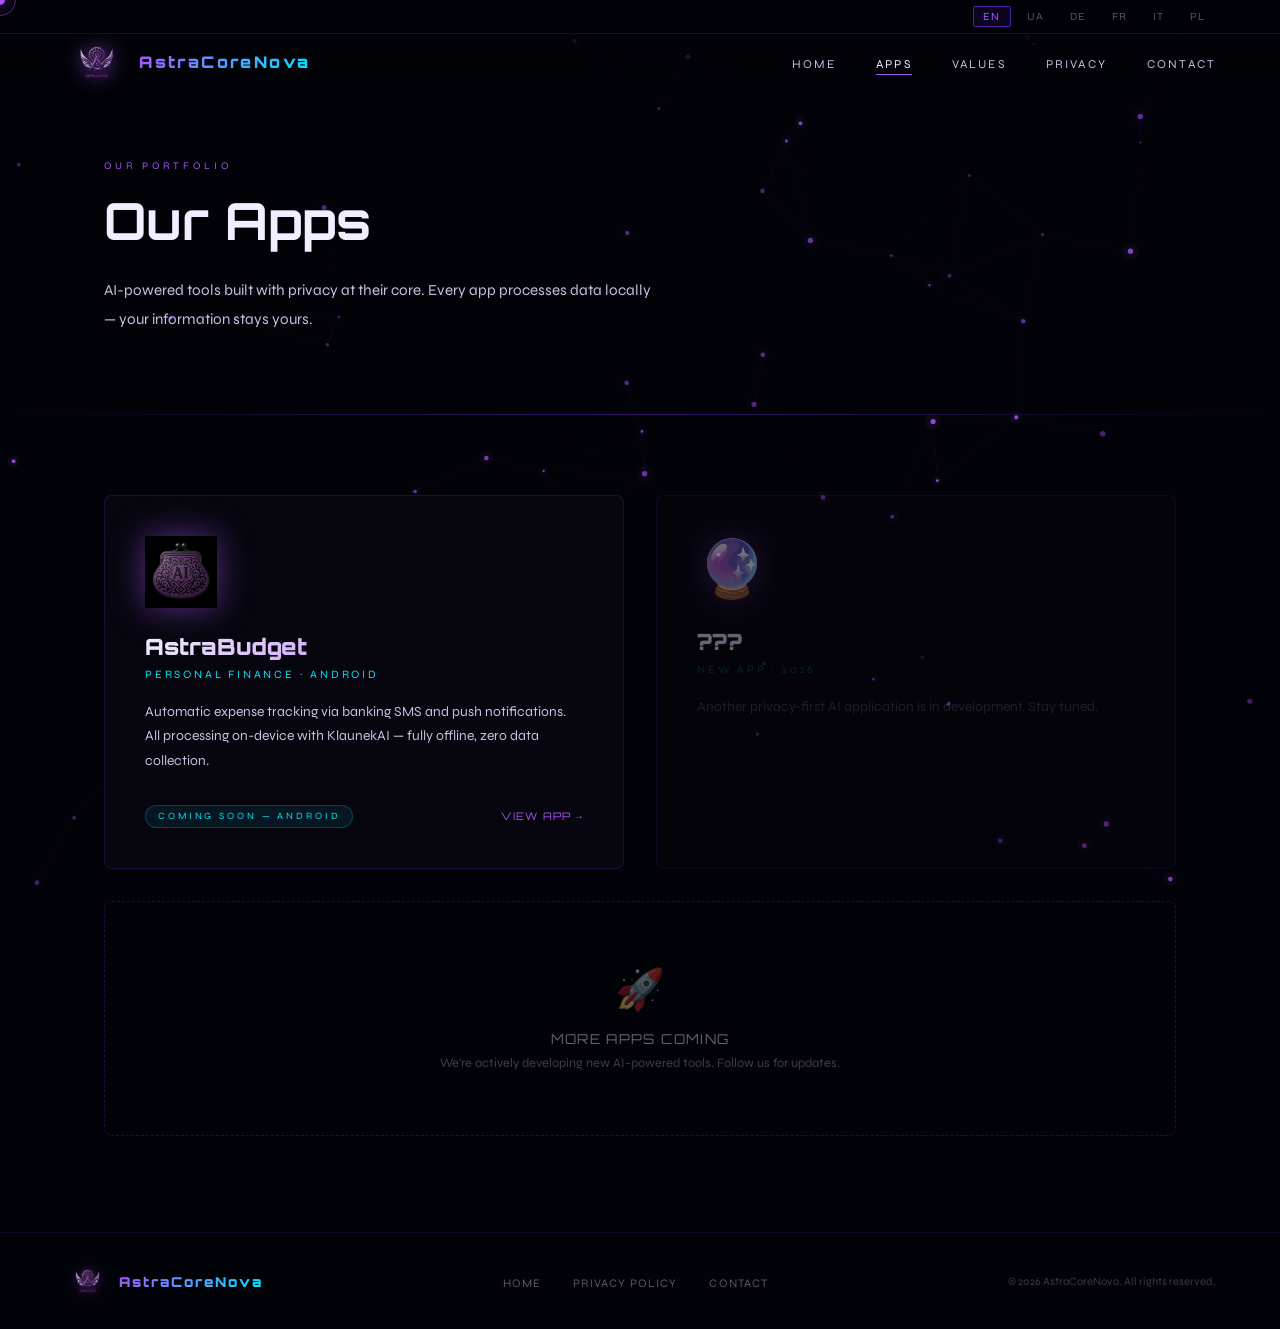
==== commit 85820e02: "apps.html" ====
--- a/apps.html
+++ b/apps.html
@@ -115,7 +115,7 @@
   <div class="apps-grid">
     <!-- AstraBudget -->
     <a href="astrabudget.html" class="app-card rev">
-      <img src="logo-AstraBudget.png" alt="AstraBudget" style="width:72px;height:72px;object-fit:contain;display:block;margin-bottom:1.5rem;filter:drop-shadow(0 0 16px rgba(168,85,247,.5));">
+      <img src="logo.AstraBudget.png" alt="AstraBudget" style="width:72px;height:72px;object-fit:contain;display:block;margin-bottom:1.5rem;filter:drop-shadow(0 0 16px rgba(168,85,247,.5));">
       <div class="app-card-name">AstraBudget</div>
       <span class="app-card-tag" data-i="ab_card_tag">Personal Finance · Android</span>
       <p class="app-card-desc" data-i="ab_card_desc">Automatic expense tracking via banking SMS and push notifications. All processing on-device with KlaunekAI — fully offline, zero data collection.</p>
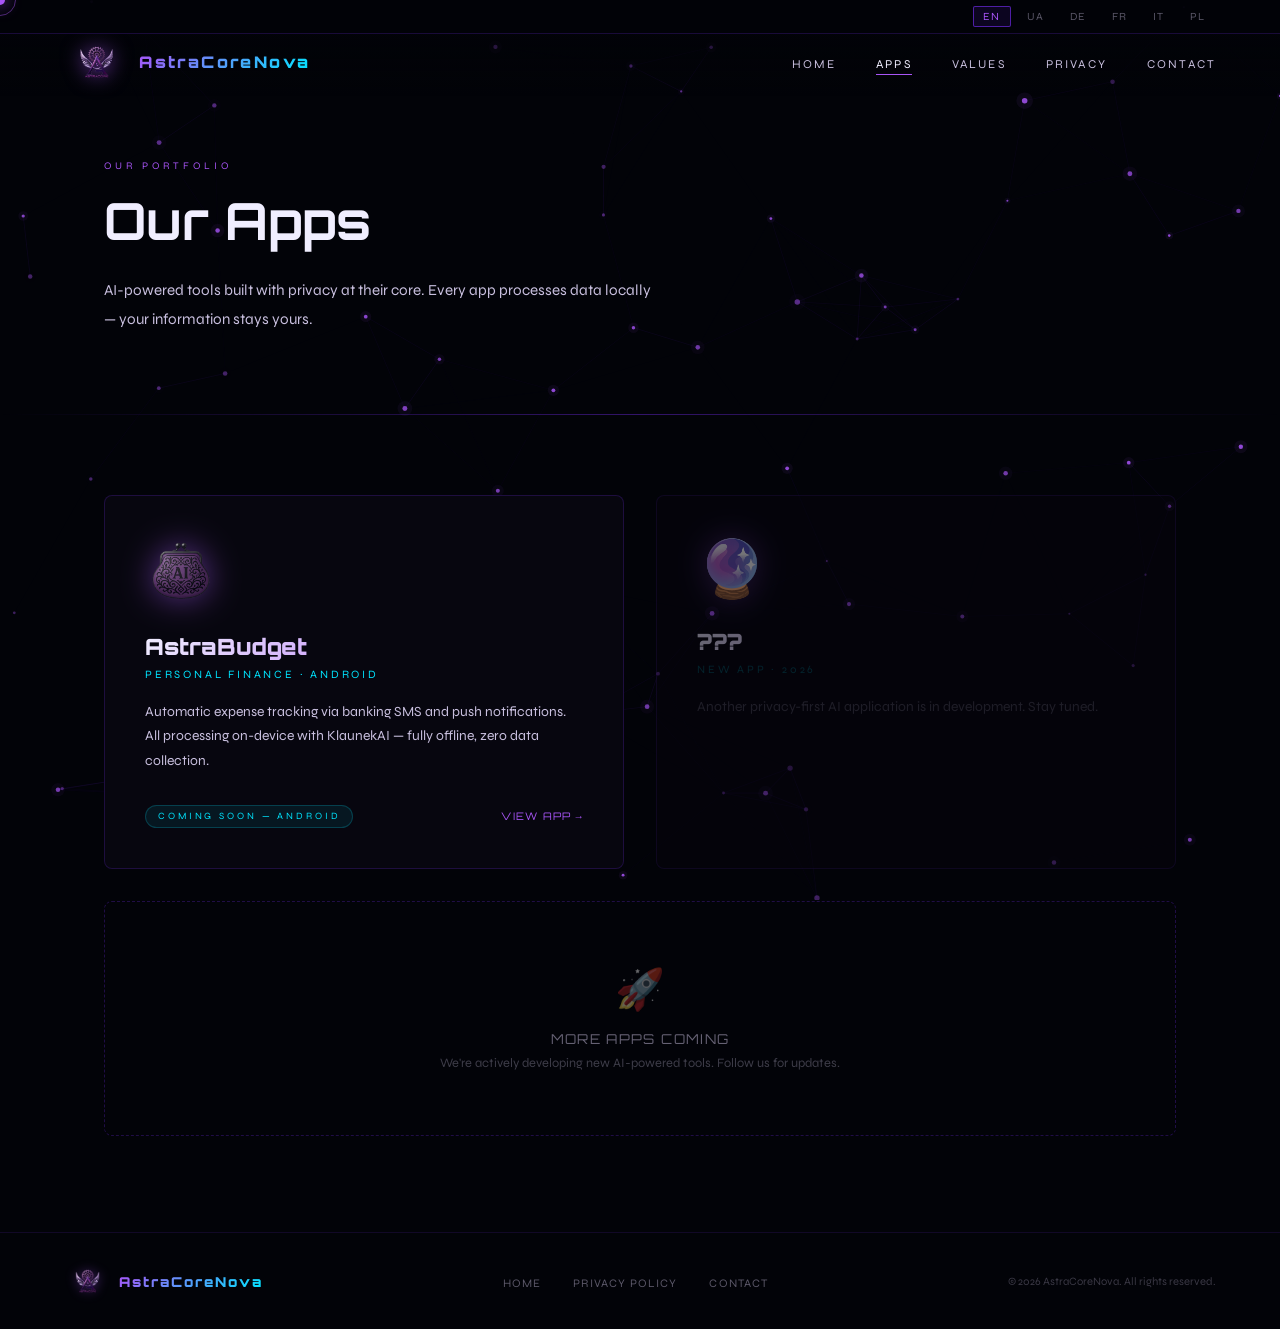
==== commit 0b562b6c: "apps.html" ====
--- a/apps.html
+++ b/apps.html
@@ -115,7 +115,7 @@
   <div class="apps-grid">
     <!-- AstraBudget -->
     <a href="astrabudget.html" class="app-card rev">
-      <img src="logo.AstraBudget.png" alt="AstraBudget" style="width:72px;height:72px;object-fit:contain;display:block;margin-bottom:1.5rem;filter:drop-shadow(0 0 16px rgba(168,85,247,.5));">
+      <img src="logo.AstraBudget.png" alt="AstraBudget" style="width:72px;height:72px;object-fit:contain;display:block;margin-bottom:1.5rem;filter:drop-shadow(0 0 16px rgba(168,85,247,.5));mix-blend-mode:screen;">
       <div class="app-card-name">AstraBudget</div>
       <span class="app-card-tag" data-i="ab_card_tag">Personal Finance · Android</span>
       <p class="app-card-desc" data-i="ab_card_desc">Automatic expense tracking via banking SMS and push notifications. All processing on-device with KlaunekAI — fully offline, zero data collection.</p>
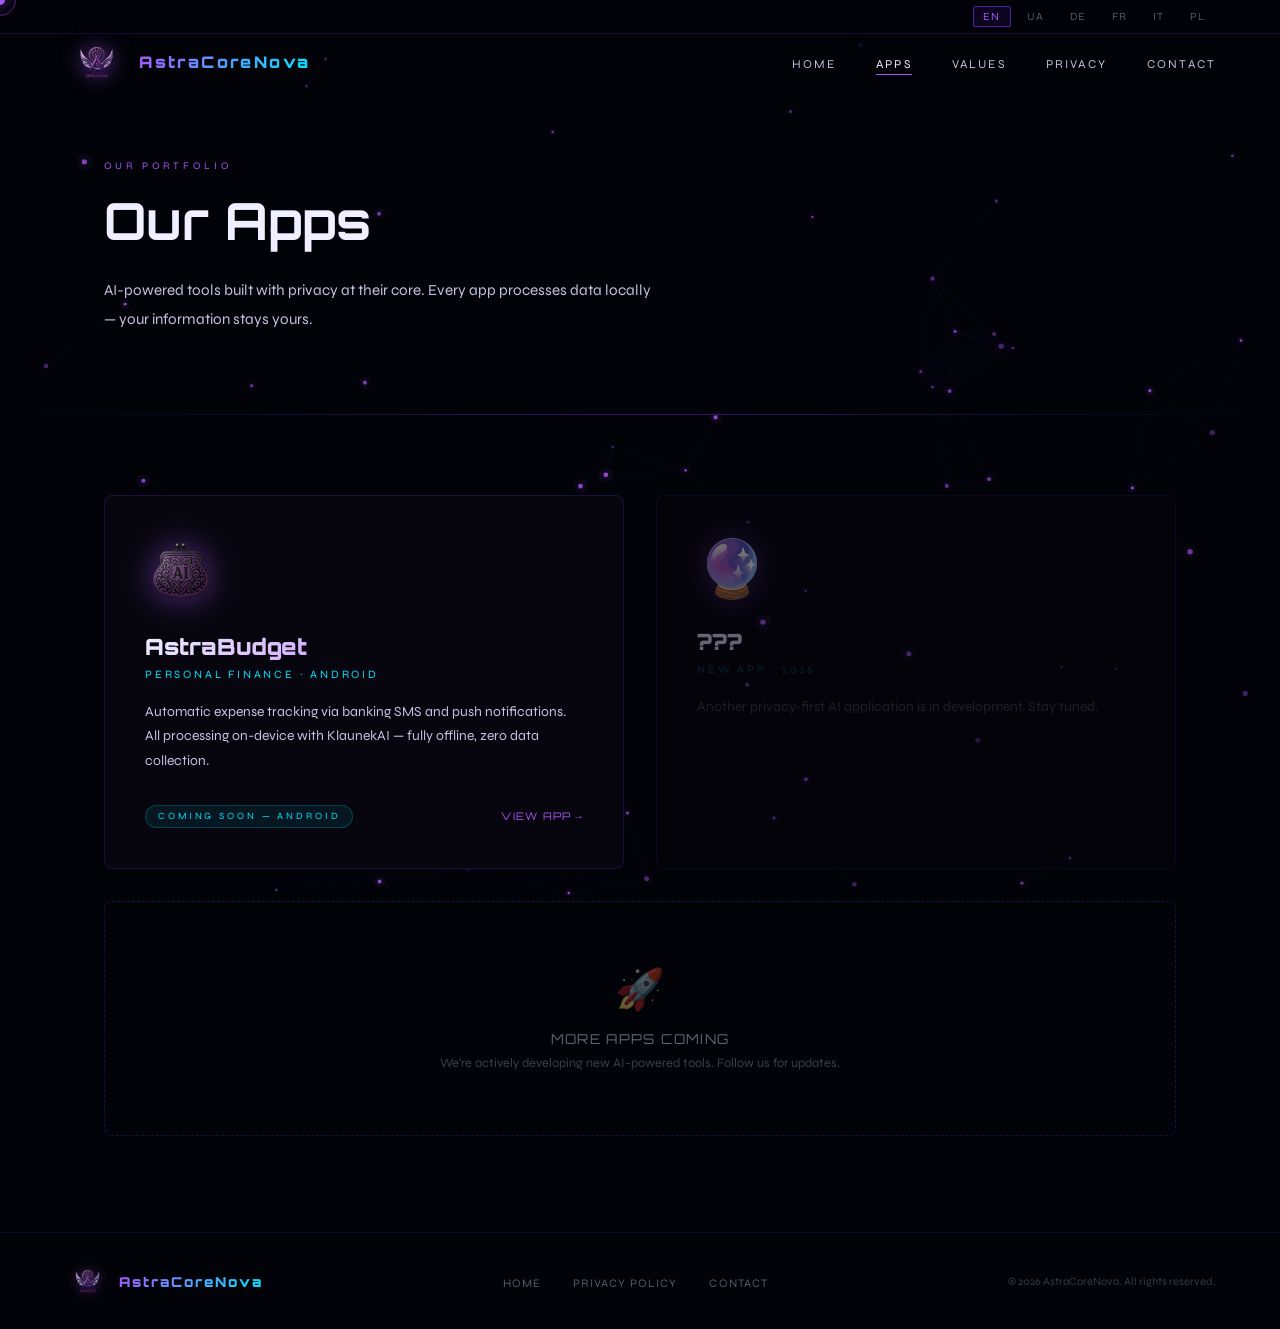
==== commit ab306cba: "Update apps.html" ====
--- a/apps.html
+++ b/apps.html
@@ -115,7 +115,7 @@
   <div class="apps-grid">
     <!-- AstraBudget -->
     <a href="astrabudget.html" class="app-card rev">
-      <img src="logo.AstraBudget.png" alt="AstraBudget" style="width:72px;height:72px;object-fit:contain;display:block;margin-bottom:1.5rem;filter:drop-shadow(0 0 16px rgba(168,85,247,.5));mix-blend-mode:screen;">
+      <img src="logo.AstraBudget.png" alt="AstraBudget" style="width:72px;height:72px;object-fit:contain;display:block;margin-bottom:1.5rem;filter:drop-shadow(0 0 16px rgba(168,85,247,.5));">
       <div class="app-card-name">AstraBudget</div>
       <span class="app-card-tag" data-i="ab_card_tag">Personal Finance · Android</span>
       <p class="app-card-desc" data-i="ab_card_desc">Automatic expense tracking via banking SMS and push notifications. All processing on-device with KlaunekAI — fully offline, zero data collection.</p>
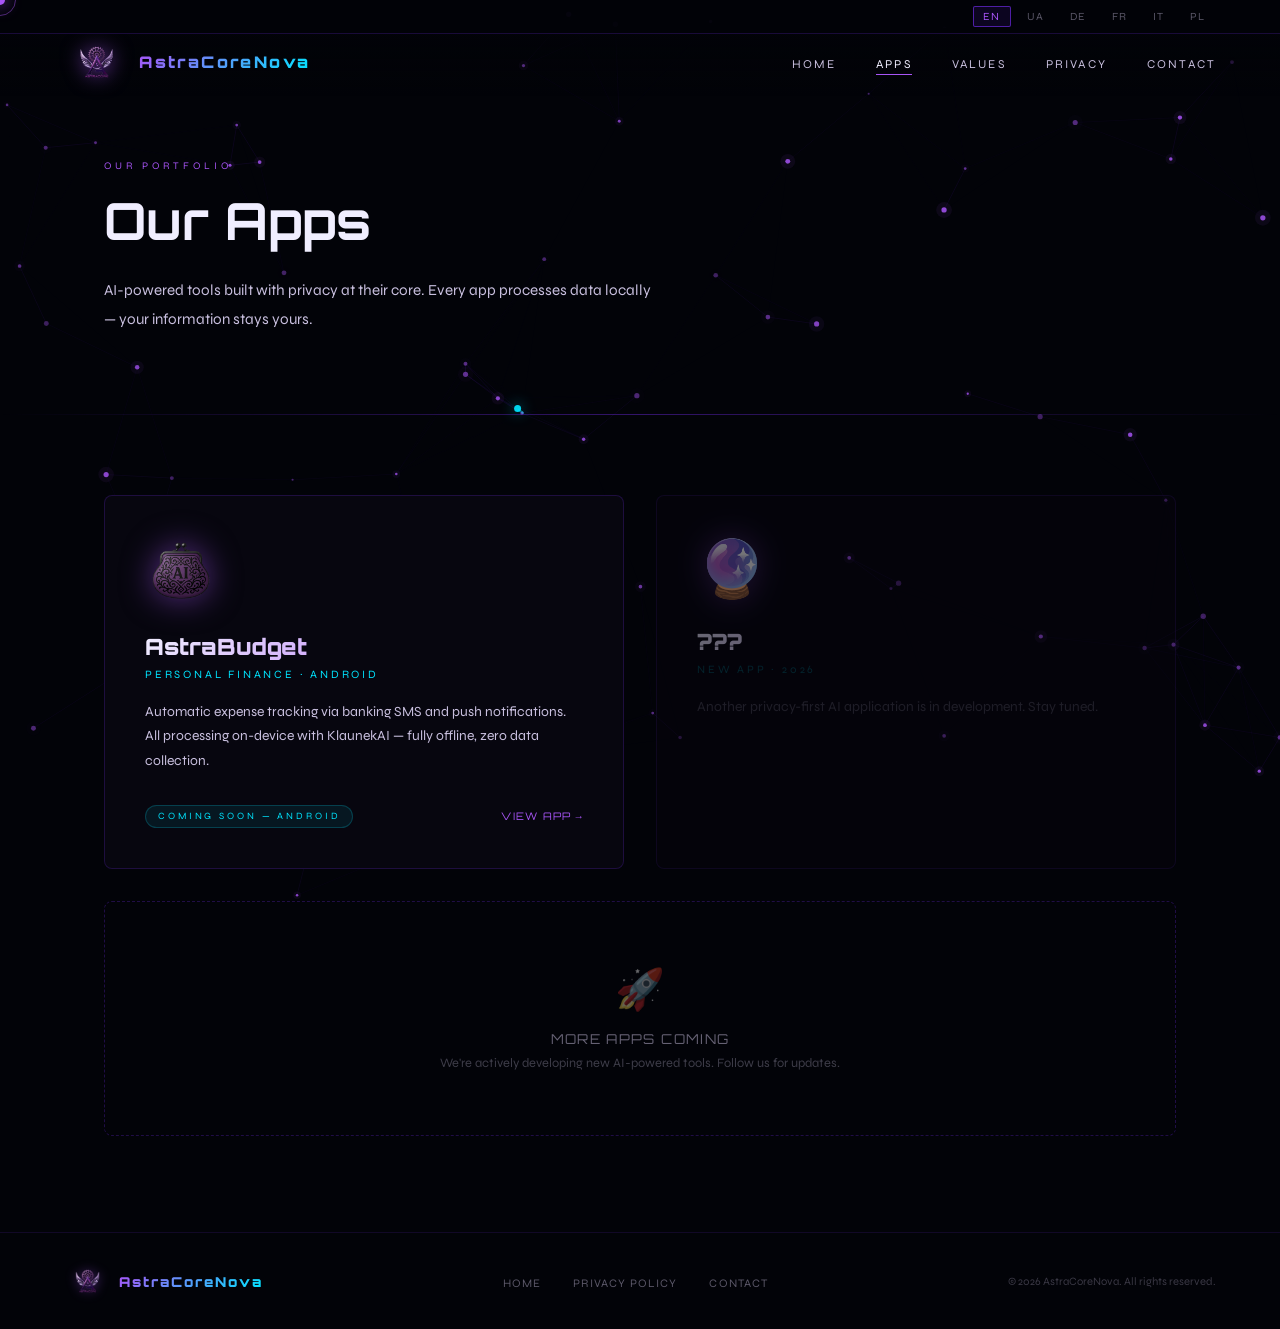
==== commit 297c64a1: "Update apps.html" ====
--- a/apps.html
+++ b/apps.html
@@ -18,6 +18,15 @@
 .lb:hover{color:var(--silver);border-color:rgba(123,47,255,.3);}
 .lb.on{color:var(--glow);border-color:rgba(123,47,255,.6);background:rgba(123,47,255,.1);}
 nav{position:fixed;top:28px;left:0;right:0;z-index:100;padding:1rem 4rem;display:flex;align-items:center;justify-content:space-between;background:linear-gradient(to bottom,rgba(2,3,8,.92),transparent);}
+.hamburger{display:none;flex-direction:column;gap:5px;background:none;border:none;cursor:pointer;padding:.4rem;}
+.hamburger span{display:block;width:22px;height:2px;background:var(--silver);transition:all .3s;}
+.hamburger.open span:nth-child(1){transform:translateY(7px) rotate(45deg);}
+.hamburger.open span:nth-child(2){opacity:0;}
+.hamburger.open span:nth-child(3){transform:translateY(-7px) rotate(-45deg);}
+.mobile-menu{display:none;position:fixed;top:0;left:0;right:0;bottom:0;background:rgba(2,3,8,.97);z-index:99;flex-direction:column;align-items:center;justify-content:center;gap:2rem;}
+.mobile-menu.open{display:flex;}
+.mobile-menu a{color:var(--silver);text-decoration:none;font-family:'Orbitron',monospace;font-size:1.1rem;letter-spacing:.2em;text-transform:uppercase;transition:color .3s;}
+.mobile-menu a:hover{color:var(--white);}
 .nlogo{display:flex;align-items:center;gap:.65rem;text-decoration:none;}
 .nlogo img{height:36px;width:auto;filter:drop-shadow(0 0 10px rgba(168,85,247,.7));transition:filter .3s;}
 .nlogo:hover img{filter:drop-shadow(0 0 18px rgba(168,85,247,1));}
@@ -69,10 +78,27 @@
 ::-webkit-scrollbar-track{background:var(--void);}
 ::-webkit-scrollbar-thumb{background:var(--dim);}
 @media(max-width:860px){
-  nav{padding:1rem 1.4rem;}.nlinks{display:none;}.lbar{padding:.35rem 1.4rem;}
-  .page-hero{padding:9rem 1.4rem 3rem;}.apps-section{padding:1rem 1.4rem 5rem;}
-  footer{padding:1.8rem 1.4rem;}
-  body{cursor:auto;}#cur,#cur2{display:none;}
+  body{cursor:auto;}
+  #cur,#cur2{display:none;}
+  .lbar{padding:.3rem .8rem;gap:.15rem;justify-content:center;}
+  .lb{font-size:.6rem;padding:.18rem .45rem;}
+  nav{padding:.8rem 1.2rem;top:32px;}
+  .nlinks{display:none;}
+  .hamburger{display:flex;}
+  .nlogo-t{font-size:.85rem;}
+  .nlogo img{height:28px;}
+  .page-hero{padding:7rem 1.2rem 3rem;}
+  .page-hero p{font-size:.88rem;}
+  .stitle{font-size:clamp(1.3rem,5vw,2rem);}
+  .apps-section{padding:1.5rem 1.2rem 4rem;}
+  .apps-grid{grid-template-columns:1fr;gap:1.2rem;margin-top:2rem;}
+  .app-card{padding:1.8rem 1.4rem;}
+  .apps-more{padding:1.5rem;}
+  footer{padding:1.5rem 1.2rem;flex-direction:column;align-items:flex-start;gap:.9rem;}
+  .flinks{gap:1.2rem;}
+}
+@media(max-width:400px){
+  .lb{font-size:.55rem;padding:.15rem .35rem;}
 }
 </style>
 </head>
@@ -101,7 +127,17 @@
     <li><a href="index.html#privacy" data-i="nav_priv">Privacy</a></li>
     <li><a href="index.html#contact" data-i="nav_con">Contact</a></li>
   </ul>
+  <button class="hamburger" onclick="toggleMenu()" id="hamburger">
+    <span></span><span></span><span></span>
+  </button>
 </nav>
+<div class="mobile-menu" id="mobileMenu">
+  <a href="index.html" data-i="nav_home" onclick="closeMenu()">Home</a>
+  <a href="apps.html" data-i="nav_apps" onclick="closeMenu()">Apps</a>
+  <a href="index.html#values" data-i="nav_val" onclick="closeMenu()">Values</a>
+  <a href="index.html#privacy" data-i="nav_priv" onclick="closeMenu()">Privacy</a>
+  <a href="index.html#contact" data-i="nav_con" onclick="closeMenu()">Contact</a>
+</div>
 
 <div class="page-hero">
   <span class="stag" data-i="a_tag">Our Portfolio</span>
@@ -179,6 +215,8 @@
 let lang=localStorage.getItem('acn_lang')||'en';
 function setLang(l){lang=l;localStorage.setItem('acn_lang',l);document.querySelectorAll('.lb').forEach(b=>b.classList.toggle('on',b.textContent===l.toUpperCase()));applyLang();}
 function applyLang(){const t=T[lang];document.querySelectorAll('[data-i]').forEach(el=>{const k=el.getAttribute('data-i');if(t[k])el.textContent=t[k];});document.querySelectorAll('[data-ph]').forEach(el=>{const k=el.getAttribute('data-ph');if(t[k])el.placeholder=t[k];});}
+function toggleMenu(){const h=document.getElementById('hamburger'),m=document.getElementById('mobileMenu');h.classList.toggle('open');m.classList.toggle('open');document.body.style.overflow=m.classList.contains('open')?'hidden':'';}
+function closeMenu(){const h=document.getElementById('hamburger'),m=document.getElementById('mobileMenu');h.classList.remove('open');m.classList.remove('open');document.body.style.overflow='';}
 document.querySelectorAll('.lb').forEach(b=>b.classList.toggle('on',b.textContent===lang.toUpperCase()));
 applyLang();
 </script>
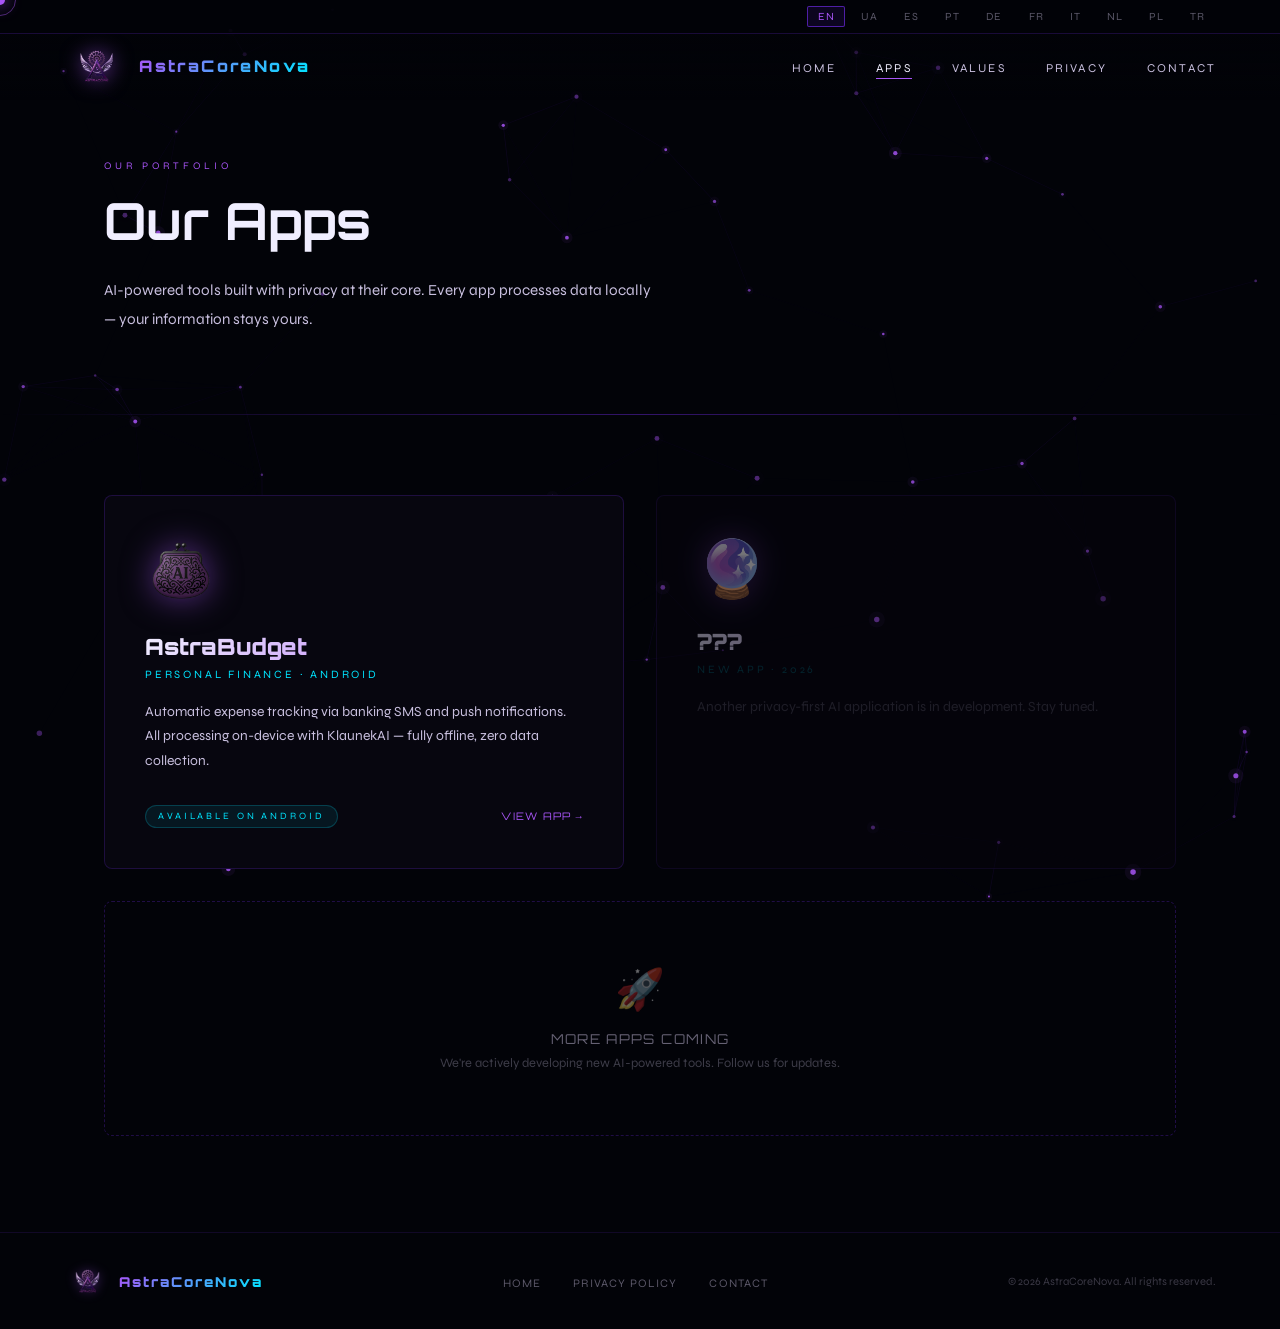
==== commit 2083b516: "Update apps.html" ====
--- a/apps.html
+++ b/apps.html
@@ -13,11 +13,11 @@
 #cur{position:fixed;width:10px;height:10px;background:var(--glow);border-radius:50%;pointer-events:none;z-index:9999;transform:translate(-50%,-50%);box-shadow:0 0 16px var(--glow);}
 #cur2{position:fixed;width:32px;height:32px;border:1px solid rgba(168,85,247,.45);border-radius:50%;pointer-events:none;z-index:9998;transform:translate(-50%,-50%);}
 #cv{position:fixed;top:0;left:0;width:100%;height:100%;z-index:0;pointer-events:none;}
-.lbar{position:fixed;top:0;left:0;right:0;z-index:200;background:rgba(2,3,8,.97);border-bottom:1px solid rgba(123,47,255,.2);padding:.35rem 4rem;display:flex;justify-content:flex-end;gap:.3rem;}
+.lbar{position:fixed;top:0;left:0;right:0;z-index:200;background:rgba(2,3,8,.97);border-bottom:1px solid rgba(123,47,255,.2);padding:.35rem 4rem;display:flex;justify-content:flex-end;flex-wrap:wrap;gap:.3rem;}
 .lb{background:none;border:1px solid transparent;color:rgba(200,191,222,.45);font-family:'Syne',sans-serif;font-size:.68rem;letter-spacing:.1em;padding:.2rem .6rem;cursor:none;transition:all .2s;border-radius:2px;text-transform:uppercase;}
 .lb:hover{color:var(--silver);border-color:rgba(123,47,255,.3);}
 .lb.on{color:var(--glow);border-color:rgba(123,47,255,.6);background:rgba(123,47,255,.1);}
-nav{position:fixed;top:28px;left:0;right:0;z-index:100;padding:1rem 4rem;display:flex;align-items:center;justify-content:space-between;background:linear-gradient(to bottom,rgba(2,3,8,.92),transparent);}
+nav{position:fixed;top:32px;left:0;right:0;z-index:100;padding:1rem 4rem;display:flex;align-items:center;justify-content:space-between;background:linear-gradient(to bottom,rgba(2,3,8,.92),transparent);}
 .hamburger{display:none;flex-direction:column;gap:5px;background:none;border:none;cursor:pointer;padding:.4rem;}
 .hamburger span{display:block;width:22px;height:2px;background:var(--silver);transition:all .3s;}
 .hamburger.open span:nth-child(1){transform:translateY(7px) rotate(45deg);}
@@ -82,7 +82,7 @@
   #cur,#cur2{display:none;}
   .lbar{padding:.3rem .8rem;gap:.15rem;justify-content:center;}
   .lb{font-size:.6rem;padding:.18rem .45rem;}
-  nav{padding:.8rem 1.2rem;top:32px;}
+  nav{padding:.8rem 1.2rem;top:50px;} /* Відступ для мов */
   .nlinks{display:none;}
   .hamburger{display:flex;}
   .nlogo-t{font-size:.85rem;}
@@ -107,12 +107,16 @@
 <canvas id="cv"></canvas>
 
 <div class="lbar">
-  <button class="lb" onclick="setLang('en')">EN</button>
+  <button class="lb on" onclick="setLang('en')">EN</button>
   <button class="lb" onclick="setLang('uk')">UA</button>
+  <button class="lb" onclick="setLang('es')">ES</button>
+  <button class="lb" onclick="setLang('pt')">PT</button>
   <button class="lb" onclick="setLang('de')">DE</button>
   <button class="lb" onclick="setLang('fr')">FR</button>
   <button class="lb" onclick="setLang('it')">IT</button>
+  <button class="lb" onclick="setLang('nl')">NL</button>
   <button class="lb" onclick="setLang('pl')">PL</button>
+  <button class="lb" onclick="setLang('tr')">TR</button>
 </div>
 
 <nav>
@@ -149,18 +153,16 @@
 
 <div class="apps-section">
   <div class="apps-grid">
-    <!-- AstraBudget -->
     <a href="astrabudget.html" class="app-card rev">
       <img src="logo.AstraBudget.png" alt="AstraBudget" style="width:72px;height:72px;object-fit:contain;display:block;margin-bottom:1.5rem;filter:drop-shadow(0 0 16px rgba(168,85,247,.5));">
       <div class="app-card-name">AstraBudget</div>
       <span class="app-card-tag" data-i="ab_card_tag">Personal Finance · Android</span>
       <p class="app-card-desc" data-i="ab_card_desc">Automatic expense tracking via banking SMS and push notifications. All processing on-device with KlaunekAI — fully offline, zero data collection.</p>
       <div class="app-card-footer">
-        <span class="app-status" data-i="a_badge">Coming Soon — Android</span>
+        <span class="app-status" data-i="a_badge">Available on Android</span>
         <span class="app-card-arrow" data-i="ab_card_more">View App →</span>
       </div>
     </a>
-    <!-- Placeholder -->
     <div class="app-card dimmed rev">
       <span class="app-card-icon">🔮</span>
       <div class="app-card-name" style="-webkit-text-fill-color:rgba(200,191,222,.25)">???</div>
@@ -205,12 +207,16 @@
 window.addEventListener('resize',()=>{resize();initNodes();});
 document.querySelectorAll('.rev').forEach(el=>{new IntersectionObserver(entries=>{entries.forEach(e=>{if(e.isIntersecting)e.target.classList.add('on');});},{threshold:.1}).observe(el);});
 const T={
-en:{nav_home:'Home',nav_apps:'Apps',nav_val:'Values',nav_priv:'Privacy',nav_con:'Contact',a_tag:'Our Portfolio',apps_title:'Our Apps',apps_sub:'AI-powered tools built with privacy at their core. Every app processes data locally — your information stays yours.',ab_card_tag:'Personal Finance · Android',ab_card_desc:'Automatic expense tracking via banking SMS and push notifications. All processing on-device with KlaunekAI — fully offline, zero data collection.',a_badge:'Coming Soon — Android',ab_card_more:'View App →',apps_soon_tag:'New App · 2026',apps_soon_desc:'Another privacy-first AI application is in development. Stay tuned.',apps_more_t:'More Apps Coming',apps_more_s:"We're actively developing new AI-powered tools. Follow us for updates.",f_pp:'Privacy Policy',f_copy:'© 2026 AstraCoreNova. All rights reserved.'},
-uk:{nav_home:'Головна',nav_apps:'Додатки',nav_val:'Цінності',nav_priv:'Приватність',nav_con:'Контакт',a_tag:'Наш портфель',apps_title:'Наші Додатки',apps_sub:'AI-інструменти з приватністю в основі. Вся обробка локально на пристрої.',ab_card_tag:'Особисті фінанси · Android',ab_card_desc:'Автоматичне відстеження витрат через банківські SMS та push. Вся обробка на пристрої через KlaunekAI — офлайн, без збору даних.',a_badge:'Незабаром — Android',ab_card_more:'Детальніше →',apps_soon_tag:'Новий додаток · 2026',apps_soon_desc:'Ще один privacy-first додаток у розробці. Слідкуйте за оновленнями.',apps_more_t:'Більше додатків незабаром',apps_more_s:'Ми активно розробляємо нові AI-інструменти.',f_pp:'Політика конфіденційності',f_copy:'© 2026 AstraCoreNova. Всі права захищені.'},
-de:{nav_home:'Startseite',nav_apps:'Apps',nav_val:'Werte',nav_priv:'Datenschutz',nav_con:'Kontakt',a_tag:'Unser Portfolio',apps_title:'Unsere Apps',apps_sub:'KI-Tools mit Datenschutz im Kern. Alle Daten werden lokal verarbeitet.',ab_card_tag:'Persönliche Finanzen · Android',ab_card_desc:'Automatische Ausgabenverfolgung über Banking-SMS und Push. Vollständig lokal mit KlaunekAI.',a_badge:'Demnächst — Android',ab_card_more:'App ansehen →',apps_soon_tag:'Neue App · 2026',apps_soon_desc:'Eine weitere privacy-first App ist in Entwicklung.',apps_more_t:'Mehr Apps kommen',apps_more_s:'Wir entwickeln aktiv neue KI-Tools.',f_pp:'Datenschutz',f_copy:'© 2026 AstraCoreNova. Alle Rechte vorbehalten.'},
-fr:{nav_home:'Accueil',nav_apps:'Applications',nav_val:'Valeurs',nav_priv:'Confidentialité',nav_con:'Contact',a_tag:'Notre Portfolio',apps_title:'Nos Applications',apps_sub:"Des outils IA avec la confidentialité au cœur. Toutes les données traitées localement.",ab_card_tag:'Finance personnelle · Android',ab_card_desc:'Suivi automatique des dépenses via SMS bancaires et push. Traitement local avec KlaunekAI.',a_badge:'Bientôt — Android',ab_card_more:"Voir l'app →",apps_soon_tag:'Nouvelle App · 2026',apps_soon_desc:"Une autre app privacy-first est en développement.",apps_more_t:"Plus d'apps à venir",apps_more_s:'Nous développons activement de nouveaux outils IA.',f_pp:'Confidentialité',f_copy:'© 2026 AstraCoreNova. Tous droits réservés.'},
-it:{nav_home:'Home',nav_apps:'Applicazioni',nav_val:'Valori',nav_priv:'Privacy',nav_con:'Contatti',a_tag:'Il Nostro Portfolio',apps_title:'Le nostre App',apps_sub:"Strumenti IA con la privacy al centro. Tutti i dati elaborati localmente.",ab_card_tag:'Finanza personale · Android',ab_card_desc:'Monitoraggio automatico delle spese via SMS bancari e push. Elaborazione locale con KlaunekAI.',a_badge:'Prossimamente — Android',ab_card_more:'Vedi App →',apps_soon_tag:'Nuova App · 2026',apps_soon_desc:"Un'altra app privacy-first è in sviluppo.",apps_more_t:'Altre App in arrivo',apps_more_s:'Stiamo sviluppando nuovi strumenti IA.',f_pp:'Privacy',f_copy:'© 2026 AstraCoreNova. Tutti i diritti riservati.'},
-pl:{nav_home:'Strona główna',nav_apps:'Aplikacje',nav_val:'Wartości',nav_priv:'Prywatność',nav_con:'Kontakt',a_tag:'Nasze Portfolio',apps_title:'Nasze Aplikacje',apps_sub:'Narzędzia AI z prywatnością w centrum. Wszystkie dane przetwarzane lokalnie.',ab_card_tag:'Finanse osobiste · Android',ab_card_desc:'Automatyczne śledzenie wydatków przez bankowe SMS-y i push. Przetwarzanie lokalne z KlaunekAI.',a_badge:'Wkrótce — Android',ab_card_more:'Zobacz Aplikację →',apps_soon_tag:'Nowa Aplikacja · 2026',apps_soon_desc:'Kolejna aplikacja privacy-first jest w trakcie opracowywania.',apps_more_t:'Więcej aplikacji wkrótce',apps_more_s:'Aktywnie rozwijamy nowe narzędzia AI.',f_pp:'Polityka prywatności',f_copy:'© 2026 AstraCoreNova. Wszelkie prawa zastrzeżone.'}
+en:{nav_home:'Home',nav_apps:'Apps',nav_val:'Values',nav_priv:'Privacy',nav_con:'Contact',a_tag:'Our Portfolio',apps_title:'Our Apps',apps_sub:'AI-powered tools built with privacy at their core. Every app processes data locally — your information stays yours.',ab_card_tag:'Personal Finance · Android',ab_card_desc:'Automatic expense tracking via banking SMS and push notifications. All processing on-device with KlaunekAI — fully offline, zero data collection.',a_badge:'Available on Android',ab_card_more:'View App →',apps_soon_tag:'New App · 2026',apps_soon_desc:'Another privacy-first AI application is in development. Stay tuned.',apps_more_t:'More Apps Coming',apps_more_s:"We're actively developing new AI-powered tools. Follow us for updates.",f_pp:'Privacy Policy',f_copy:'© 2026 AstraCoreNova. All rights reserved.'},
+uk:{nav_home:'Головна',nav_apps:'Додатки',nav_val:'Цінності',nav_priv:'Приватність',nav_con:'Контакт',a_tag:'Наш портфель',apps_title:'Наші Додатки',apps_sub:'AI-інструменти з приватністю в основі. Вся обробка локально на пристрої.',ab_card_tag:'Особисті фінанси · Android',ab_card_desc:'Автоматичне відстеження витрат через банківські SMS та push. Вся обробка на пристрої через KlaunekAI — офлайн, без збору даних.',a_badge:'Доступно на Android',ab_card_more:'Детальніше →',apps_soon_tag:'Новий додаток · 2026',apps_soon_desc:'Ще один privacy-first додаток у розробці. Слідкуйте за оновленнями.',apps_more_t:'Більше додатків незабаром',apps_more_s:'Ми активно розробляємо нові AI-інструменти.',f_pp:'Політика конфіденційності',f_copy:'© 2026 AstraCoreNova. Всі права захищені.'},
+es:{nav_home:'Inicio',nav_apps:'Apps',nav_val:'Valores',nav_priv:'Privacidad',nav_con:'Contacto',a_tag:'Nuestro Portafolio',apps_title:'Nuestras Apps',apps_sub:'Herramientas de IA con privacidad en su núcleo. Todos los datos se procesan localmente.',ab_card_tag:'Finanzas Personales · Android',ab_card_desc:'Seguimiento automático de gastos vía SMS y notificaciones. Todo el procesamiento en el dispositivo con KlaunekAI.',a_badge:'Disponible en Android',ab_card_more:'Ver App →',apps_soon_tag:'Nueva App · 2026',apps_soon_desc:'Otra app de IA centrada en la privacidad está en desarrollo.',apps_more_t:'Más Apps en Camino',apps_more_s:'Estamos desarrollando activamente nuevas herramientas de IA.',f_pp:'Política de Privacidad',f_copy:'© 2026 AstraCoreNova. Todos los derechos reservados.'},
+pt:{nav_home:'Início',nav_apps:'Apps',nav_val:'Valores',nav_priv:'Privacidade',nav_con:'Contato',a_tag:'Nosso Portfólio',apps_title:'Nossos Apps',apps_sub:'Ferramentas de IA com privacidade em sua essência. Todos os dados são processados localmente.',ab_card_tag:'Finanças Pessoais · Android',ab_card_desc:'Rastreamento automático de despesas via SMS e notificações. Todo o processamento no dispositivo com KlaunekAI.',a_badge:'Disponível no Android',ab_card_more:'Ver App →',apps_soon_tag:'Novo App · 2026',apps_soon_desc:'Outro app de IA focado em privacidade está em desenvolvimento.',apps_more_t:'Mais Apps a Caminho',apps_more_s:'Estamos desenvolvendo ativamente novas ferramentas de IA.',f_pp:'Política de Privacidade',f_copy:'© 2026 AstraCoreNova. Todos os direitos reservados.'},
+de:{nav_home:'Startseite',nav_apps:'Apps',nav_val:'Werte',nav_priv:'Datenschutz',nav_con:'Kontakt',a_tag:'Unser Portfolio',apps_title:'Unsere Apps',apps_sub:'KI-Tools mit Datenschutz im Kern. Alle Daten werden lokal verarbeitet.',ab_card_tag:'Persönliche Finanzen · Android',ab_card_desc:'Automatische Ausgabenverfolgung über Banking-SMS und Push. Vollständig lokal mit KlaunekAI.',a_badge:'Verfügbar für Android',ab_card_more:'App ansehen →',apps_soon_tag:'Neue App · 2026',apps_soon_desc:'Eine weitere privacy-first App ist in Entwicklung.',apps_more_t:'Mehr Apps kommen',apps_more_s:'Wir entwickeln aktiv neue KI-Tools.',f_pp:'Datenschutz',f_copy:'© 2026 AstraCoreNova. Alle Rechte vorbehalten.'},
+fr:{nav_home:'Accueil',nav_apps:'Applications',nav_val:'Valeurs',nav_priv:'Confidentialité',nav_con:'Contact',a_tag:'Notre Portfolio',apps_title:'Nos Applications',apps_sub:"Des outils IA avec la confidentialité au cœur. Toutes les données traitées localement.",ab_card_tag:'Finance personnelle · Android',ab_card_desc:'Suivi automatique des dépenses via SMS bancaires et push. Traitement local avec KlaunekAI.',a_badge:'Disponible sur Android',ab_card_more:"Voir l'app →",apps_soon_tag:'Nouvelle App · 2026',apps_soon_desc:"Une autre app privacy-first est en développement.",apps_more_t:"Plus d'apps à venir",apps_more_s:'Nous développons activement de nouveaux outils IA.',f_pp:'Confidentialité',f_copy:'© 2026 AstraCoreNova. Tous droits réservés.'},
+it:{nav_home:'Home',nav_apps:'Applicazioni',nav_val:'Valori',nav_priv:'Privacy',nav_con:'Contatti',a_tag:'Il Nostro Portfolio',apps_title:'Le nostre App',apps_sub:"Strumenti IA con la privacy al centro. Tutti i dati elaborati localmente.",ab_card_tag:'Finanza personale · Android',ab_card_desc:'Monitoraggio automatico delle spese via SMS bancari e push. Elaborazione locale con KlaunekAI.',a_badge:'Disponibile su Android',ab_card_more:'Vedi App →',apps_soon_tag:'Nuova App · 2026',apps_soon_desc:"Un'altra app privacy-first è in sviluppo.",apps_more_t:'Altre App in arrivo',apps_more_s:'Stiamo sviluppando nuovi strumenti IA.',f_pp:'Privacy',f_copy:'© 2026 AstraCoreNova. Tutti i diritti riservati.'},
+nl:{nav_home:'Home',nav_apps:'Apps',nav_val:'Waarden',nav_priv:'Privacy',nav_con:'Contact',a_tag:'Ons Portfolio',apps_title:'Onze Apps',apps_sub:'AI-tools met privacy als kern. Alle gegevens worden lokaal verwerkt.',ab_card_tag:'Persoonlijke Financiën · Android',ab_card_desc:'Automatische uitgavenregistratie via SMS en pushmeldingen. Volledig lokaal met KlaunekAI.',a_badge:'Beschikbaar op Android',ab_card_more:'Bekijk App →',apps_soon_tag:'Nieuwe App · 2026',apps_soon_desc:'Een andere privacy-first AI-app is in ontwikkeling.',apps_more_t:'Meer Apps op Komst',apps_more_s:'We ontwikkelen actief nieuwe AI-tools.',f_pp:'Privacybeleid',f_copy:'© 2026 AstraCoreNova. Alle rechten voorbehouden.'},
+pl:{nav_home:'Strona główna',nav_apps:'Aplikacje',nav_val:'Wartości',nav_priv:'Prywatność',nav_con:'Kontakt',a_tag:'Nasze Portfolio',apps_title:'Nasze Aplikacje',apps_sub:'Narzędzia AI z prywatnością w centrum. Wszystkie dane przetwarzane lokalnie.',ab_card_tag:'Finanse osobiste · Android',ab_card_desc:'Automatyczne śledzenie wydatków przez bankowe SMS-y i push. Przetwarzanie lokalne z KlaunekAI.',a_badge:'Dostępne na Androida',ab_card_more:'Zobacz Aplikację →',apps_soon_tag:'Nowa Aplikacja · 2026',apps_soon_desc:'Kolejna aplikacja privacy-first jest w trakcie opracowywania.',apps_more_t:'Więcej aplikacji wkrótce',apps_more_s:'Aktywnie rozwijamy nowe narzędzia AI.',f_pp:'Polityka prywatności',f_copy:'© 2026 AstraCoreNova. Wszelkie prawa zastrzeżone.'},
+tr:{nav_home:'Ana Sayfa',nav_apps:'Uygulamalar',nav_val:'Değerler',nav_priv:'Gizlilik',nav_con:'İletişim',a_tag:'Portföyümüz',apps_title:'Uygulamalarımız',apps_sub:'Gizlilik odaklı yapay zeka araçları. Tüm veriler yerel olarak işlenir.',ab_card_tag:'Kişisel Finans · Android',ab_card_desc:'SMS ve bildirimler ile otomatik gider takibi. KlaunekAI ile cihaz üzerinde tam işlem.',a_badge:"Android'de Mevcut",ab_card_more:'Uygulamayı Gör →',apps_soon_tag:'Yeni Uygulama · 2026',apps_soon_desc:'Gizlilik odaklı başka bir YZ uygulaması geliştiriliyor.',apps_more_t:'Daha Fazla Uygulama Yolda',apps_more_s:'Aktif olarak yeni YZ araçları geliştiriyoruz.',f_pp:'Gizlilik Politikası',f_copy:'© 2026 AstraCoreNova. Tüm hakları saklıdır.'}
 };
 let lang=localStorage.getItem('acn_lang')||'en';
 function setLang(l){lang=l;localStorage.setItem('acn_lang',l);document.querySelectorAll('.lb').forEach(b=>b.classList.toggle('on',b.textContent===l.toUpperCase()));applyLang();}
